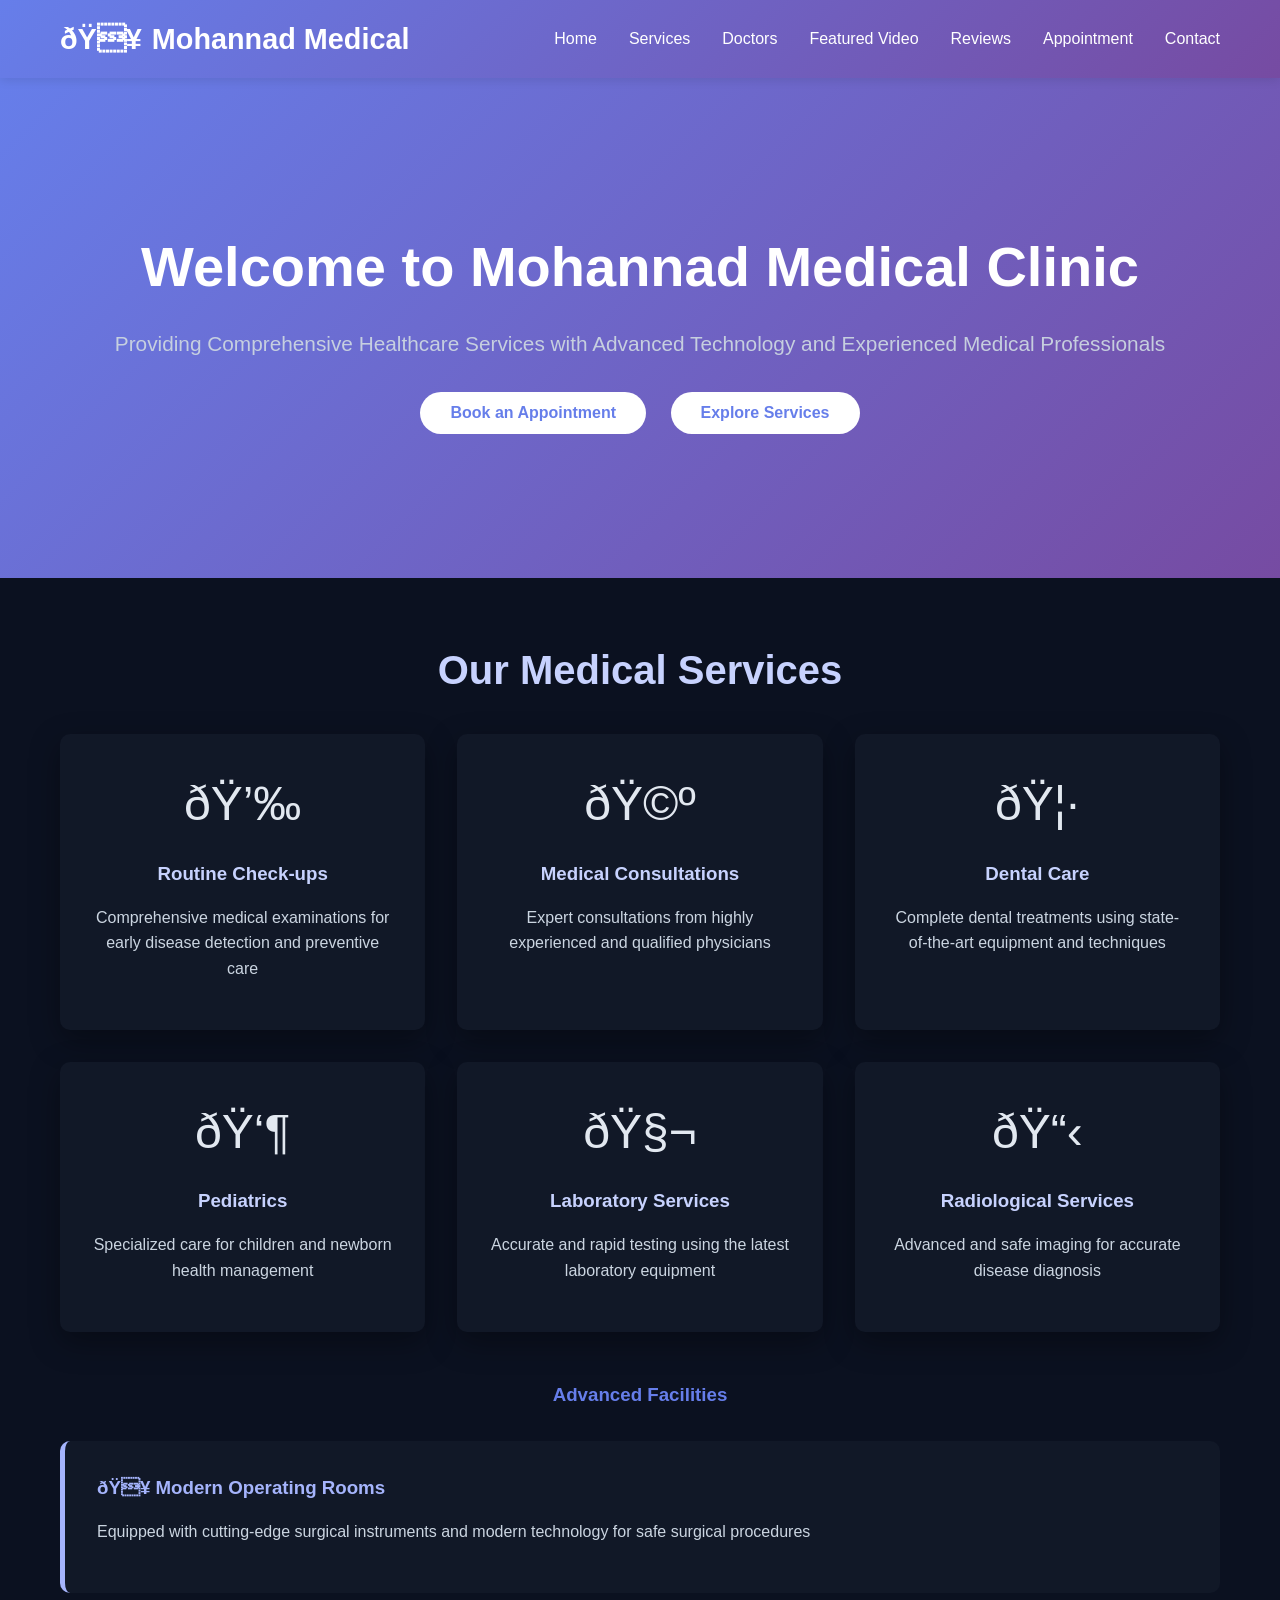
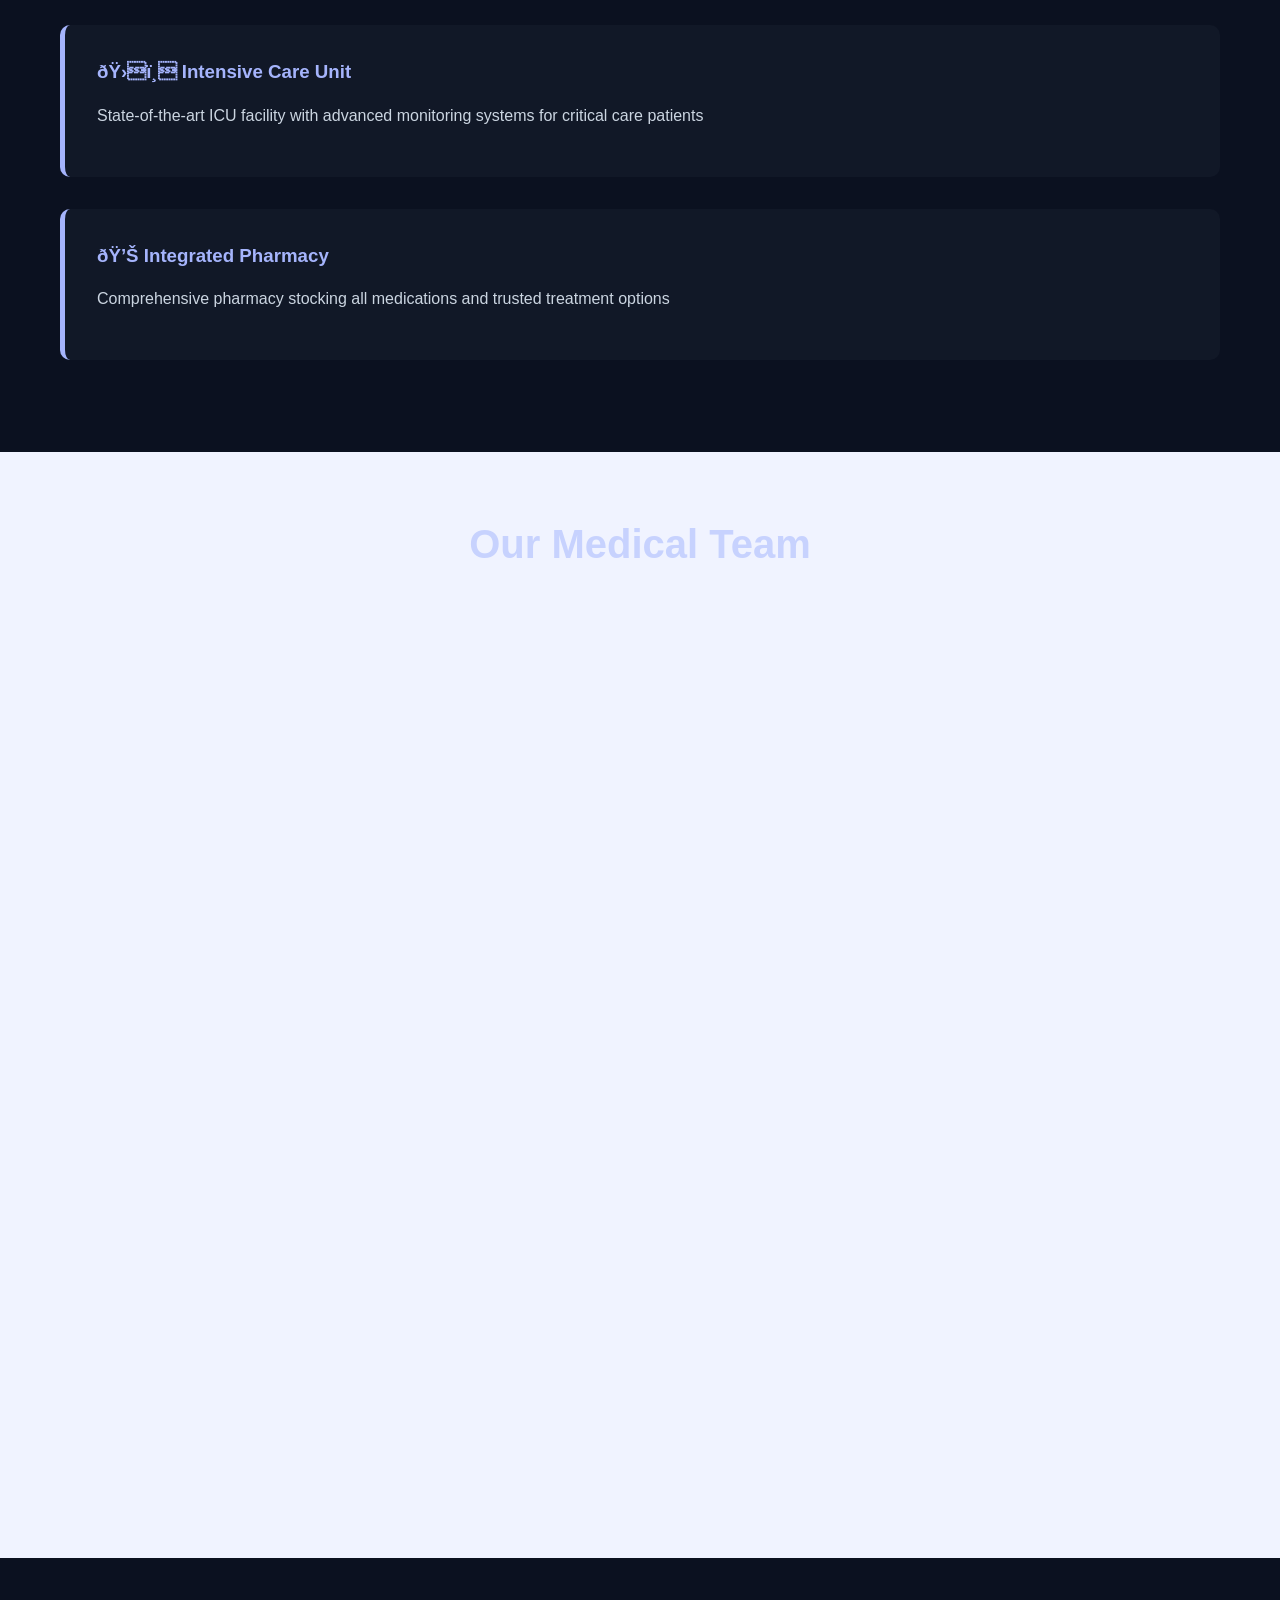
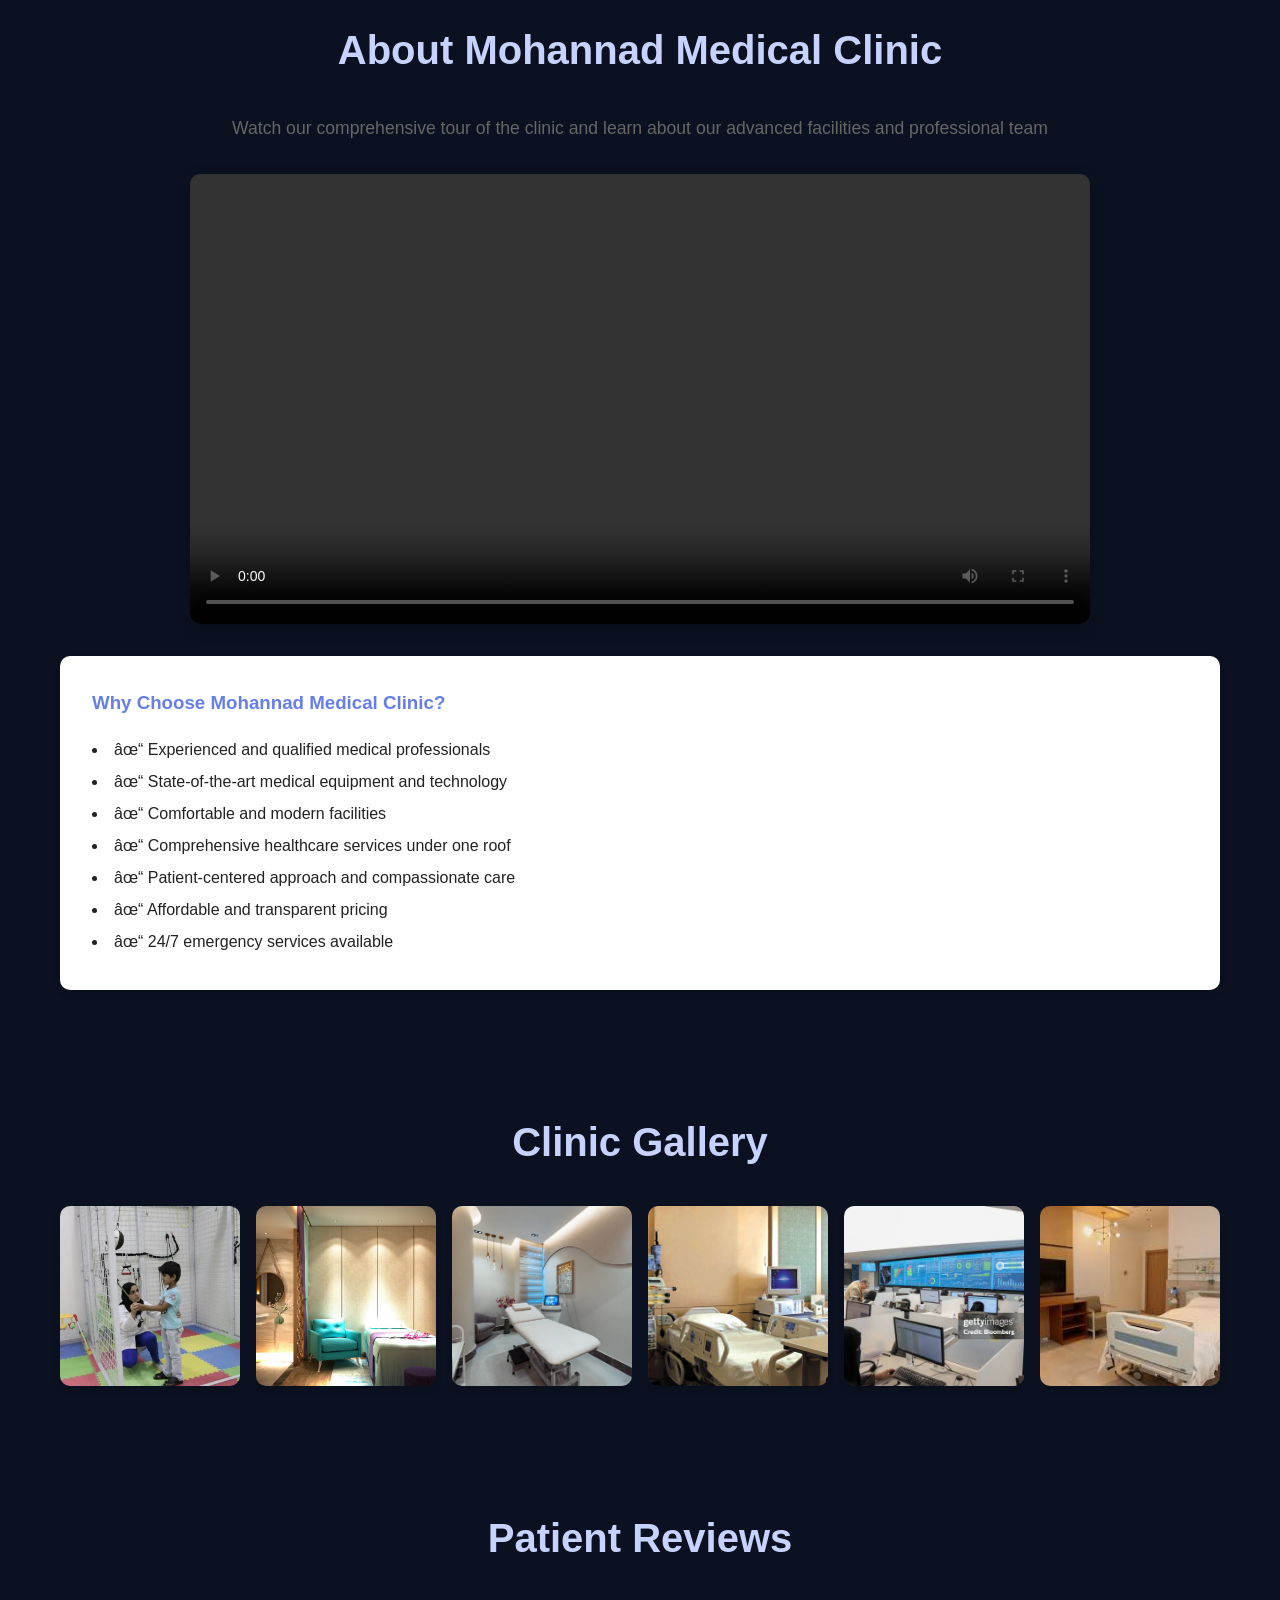
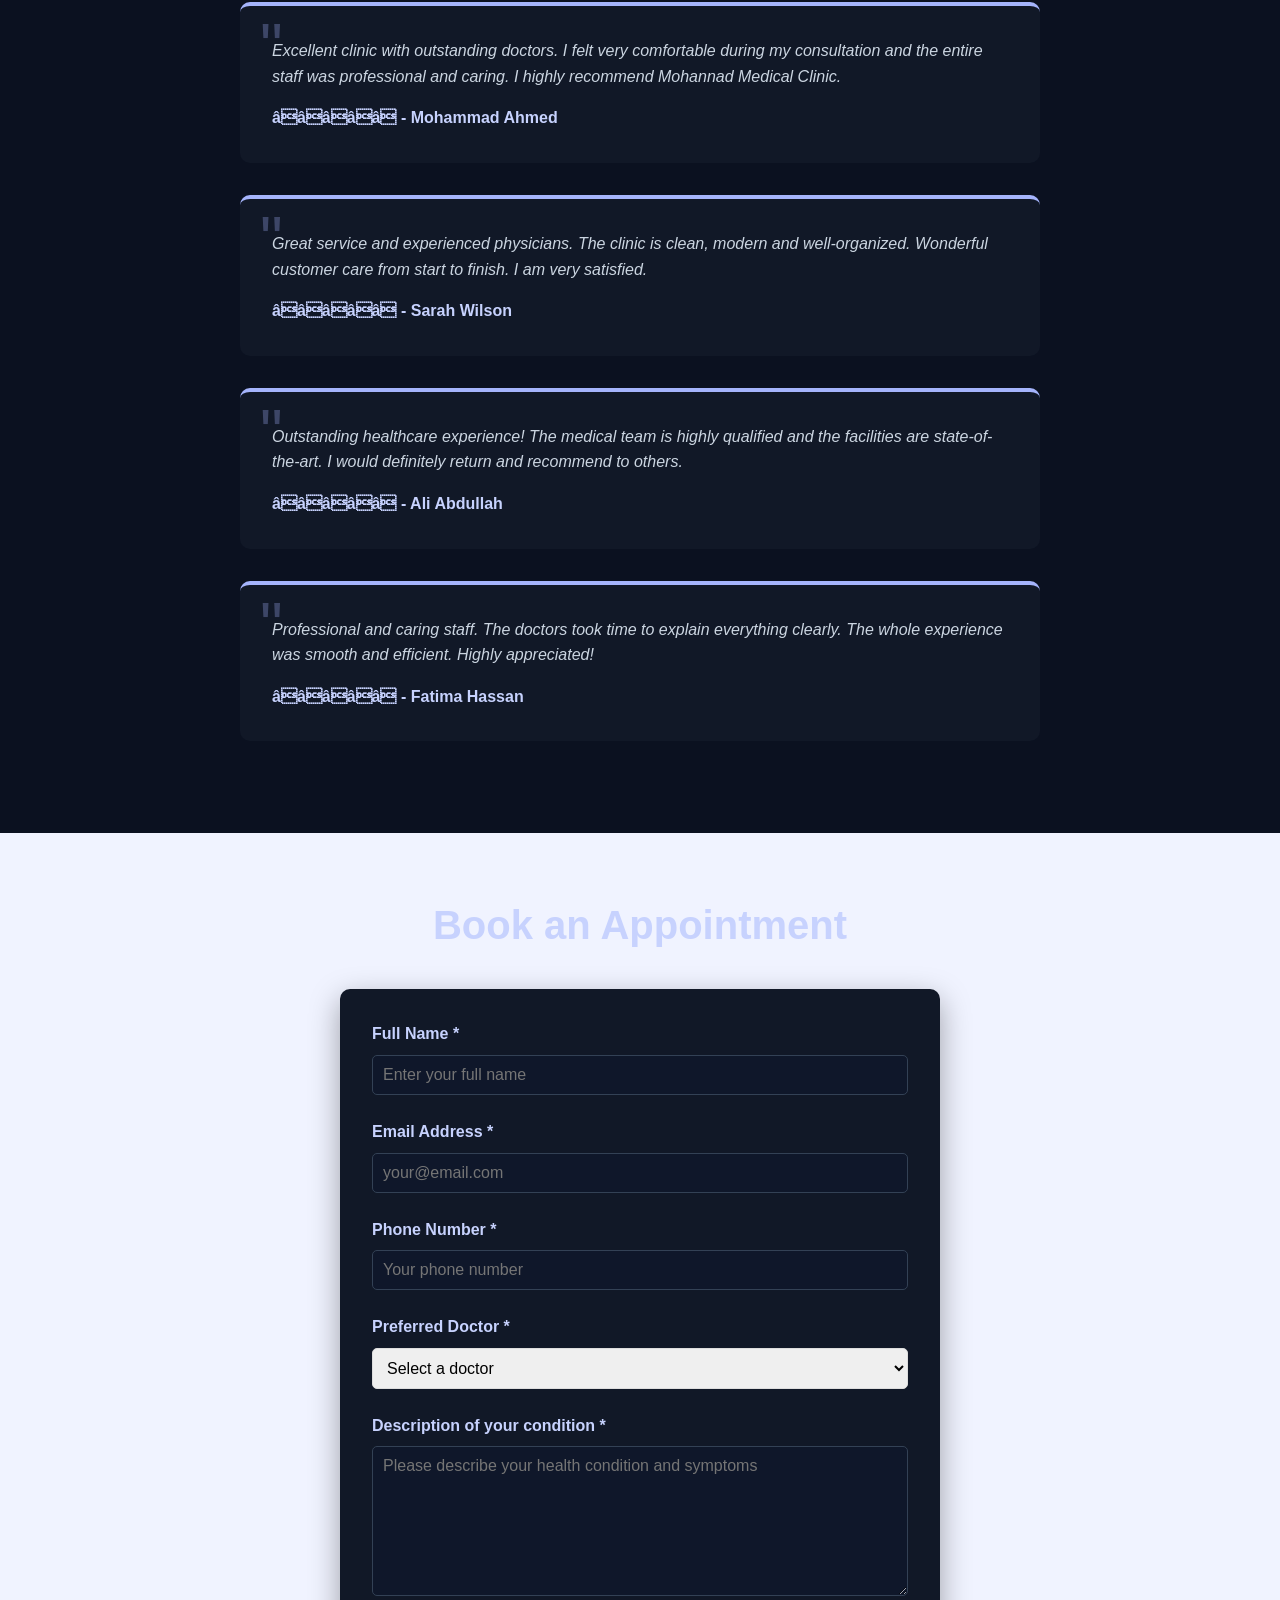
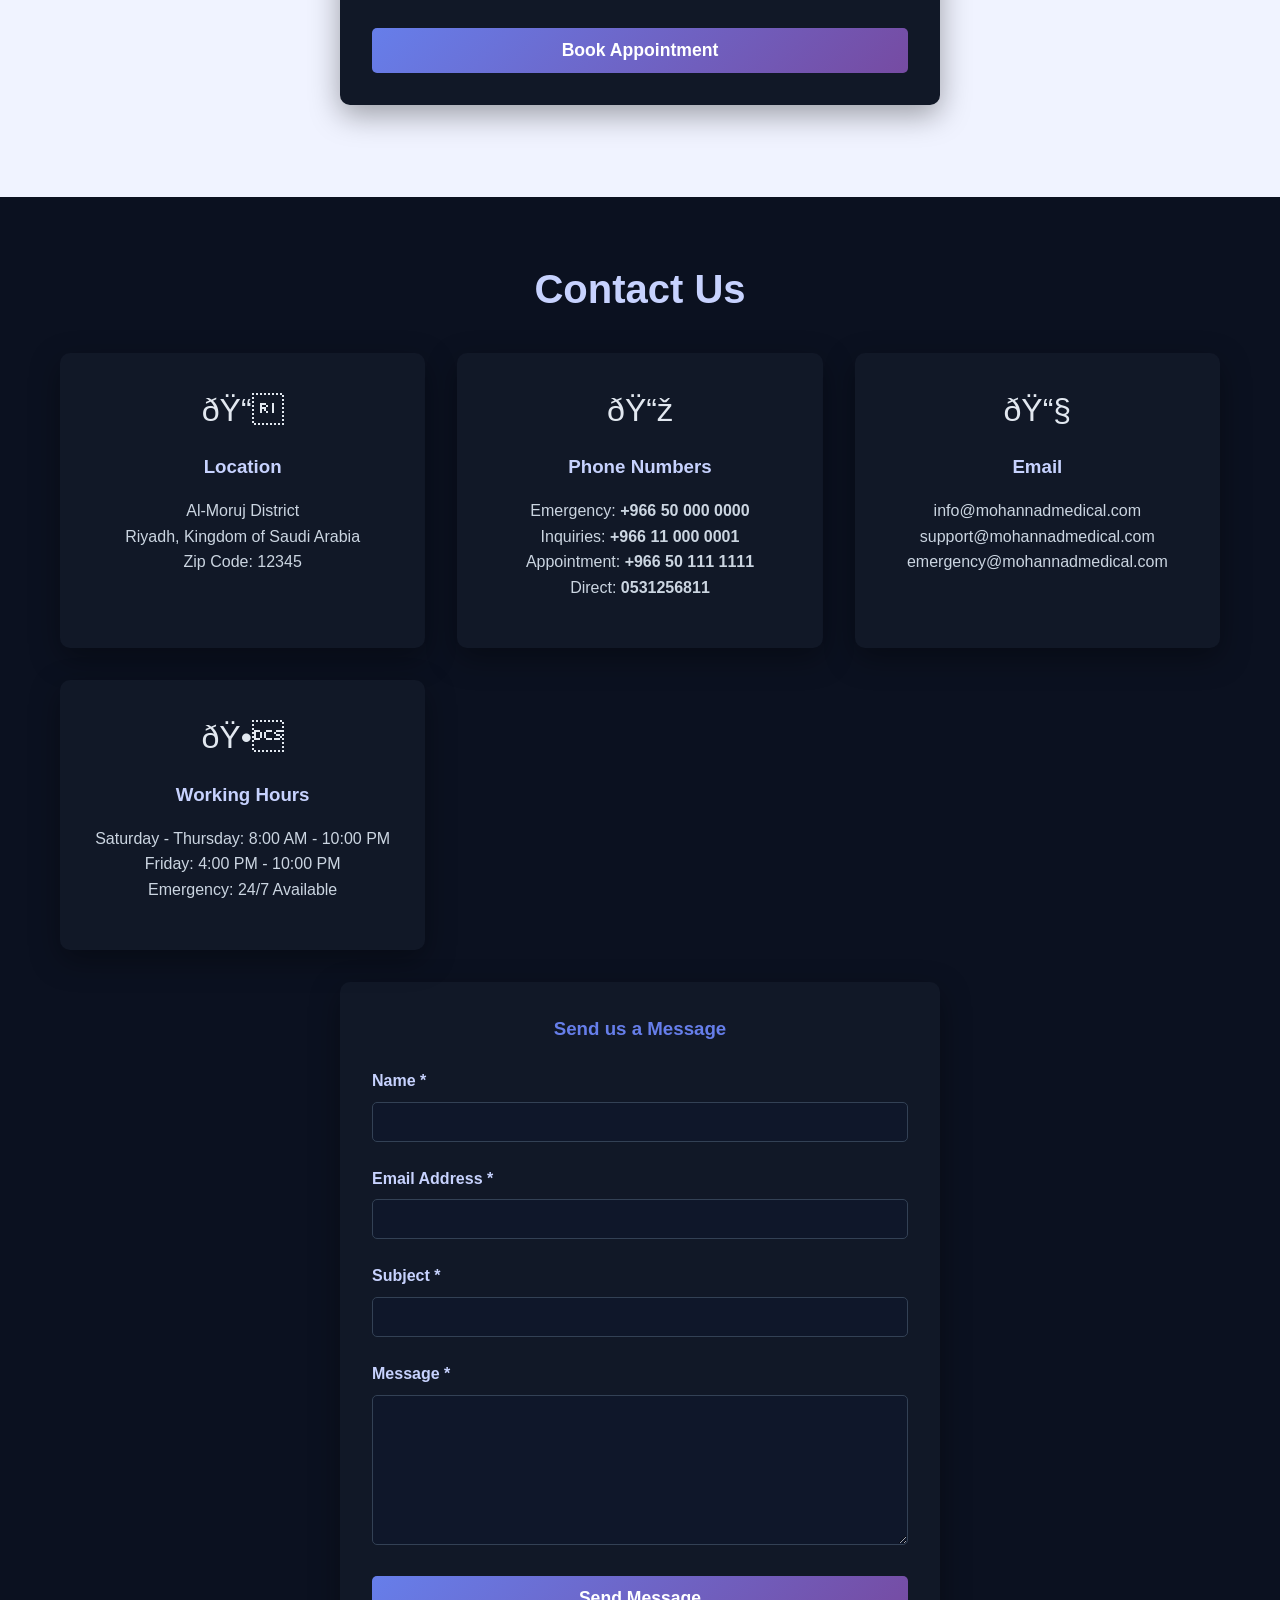
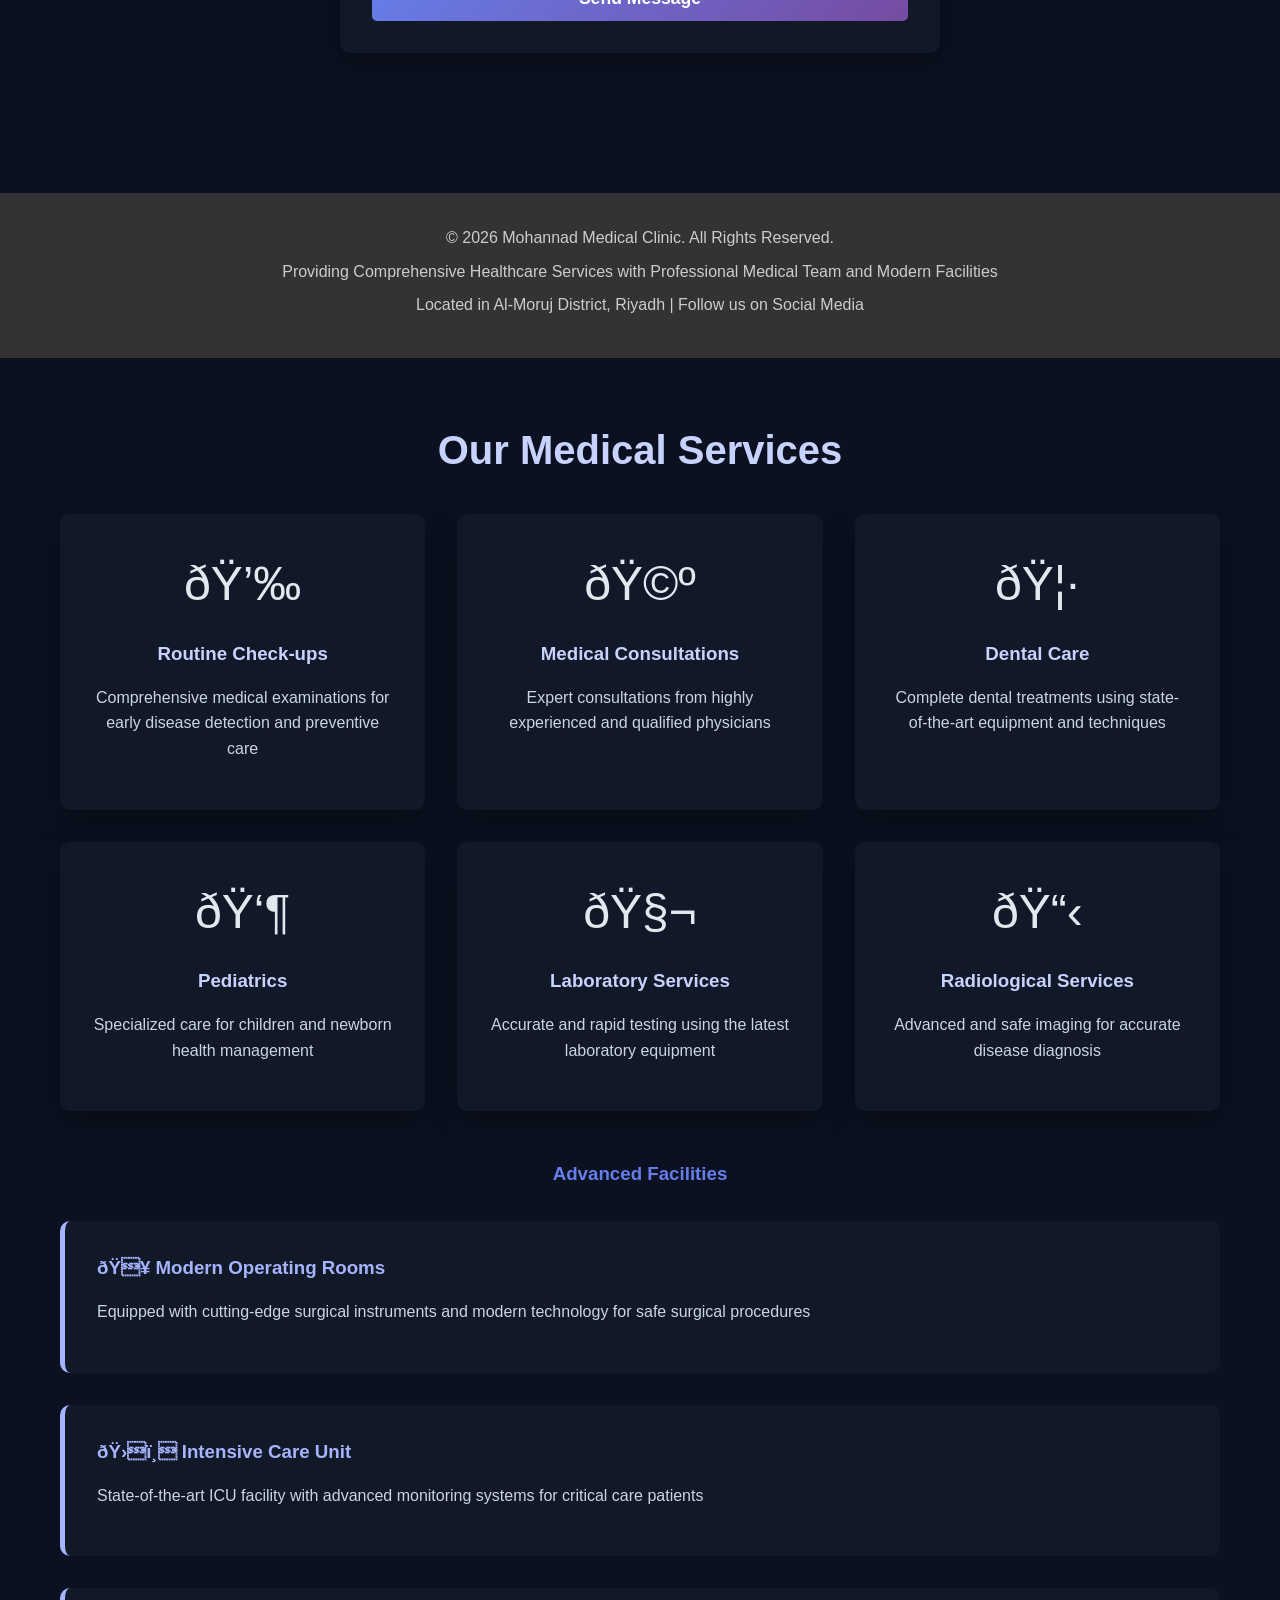
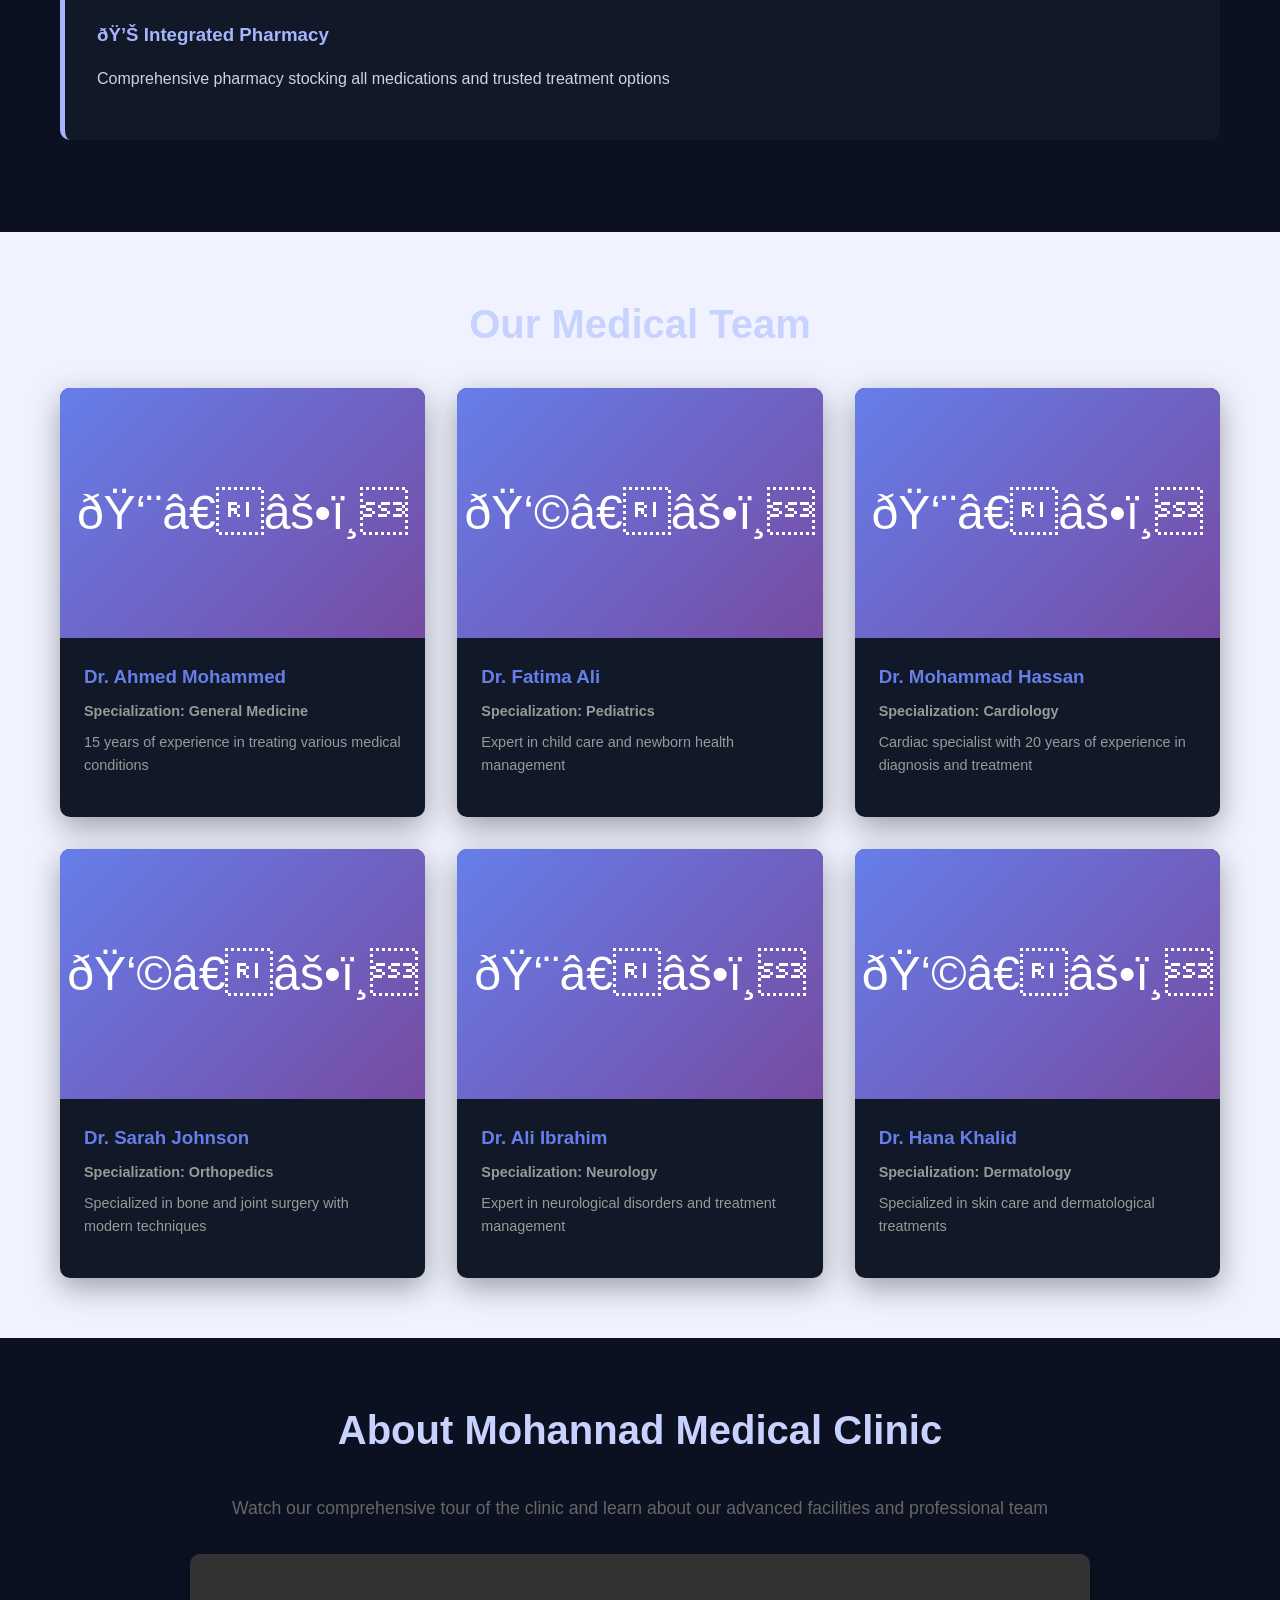
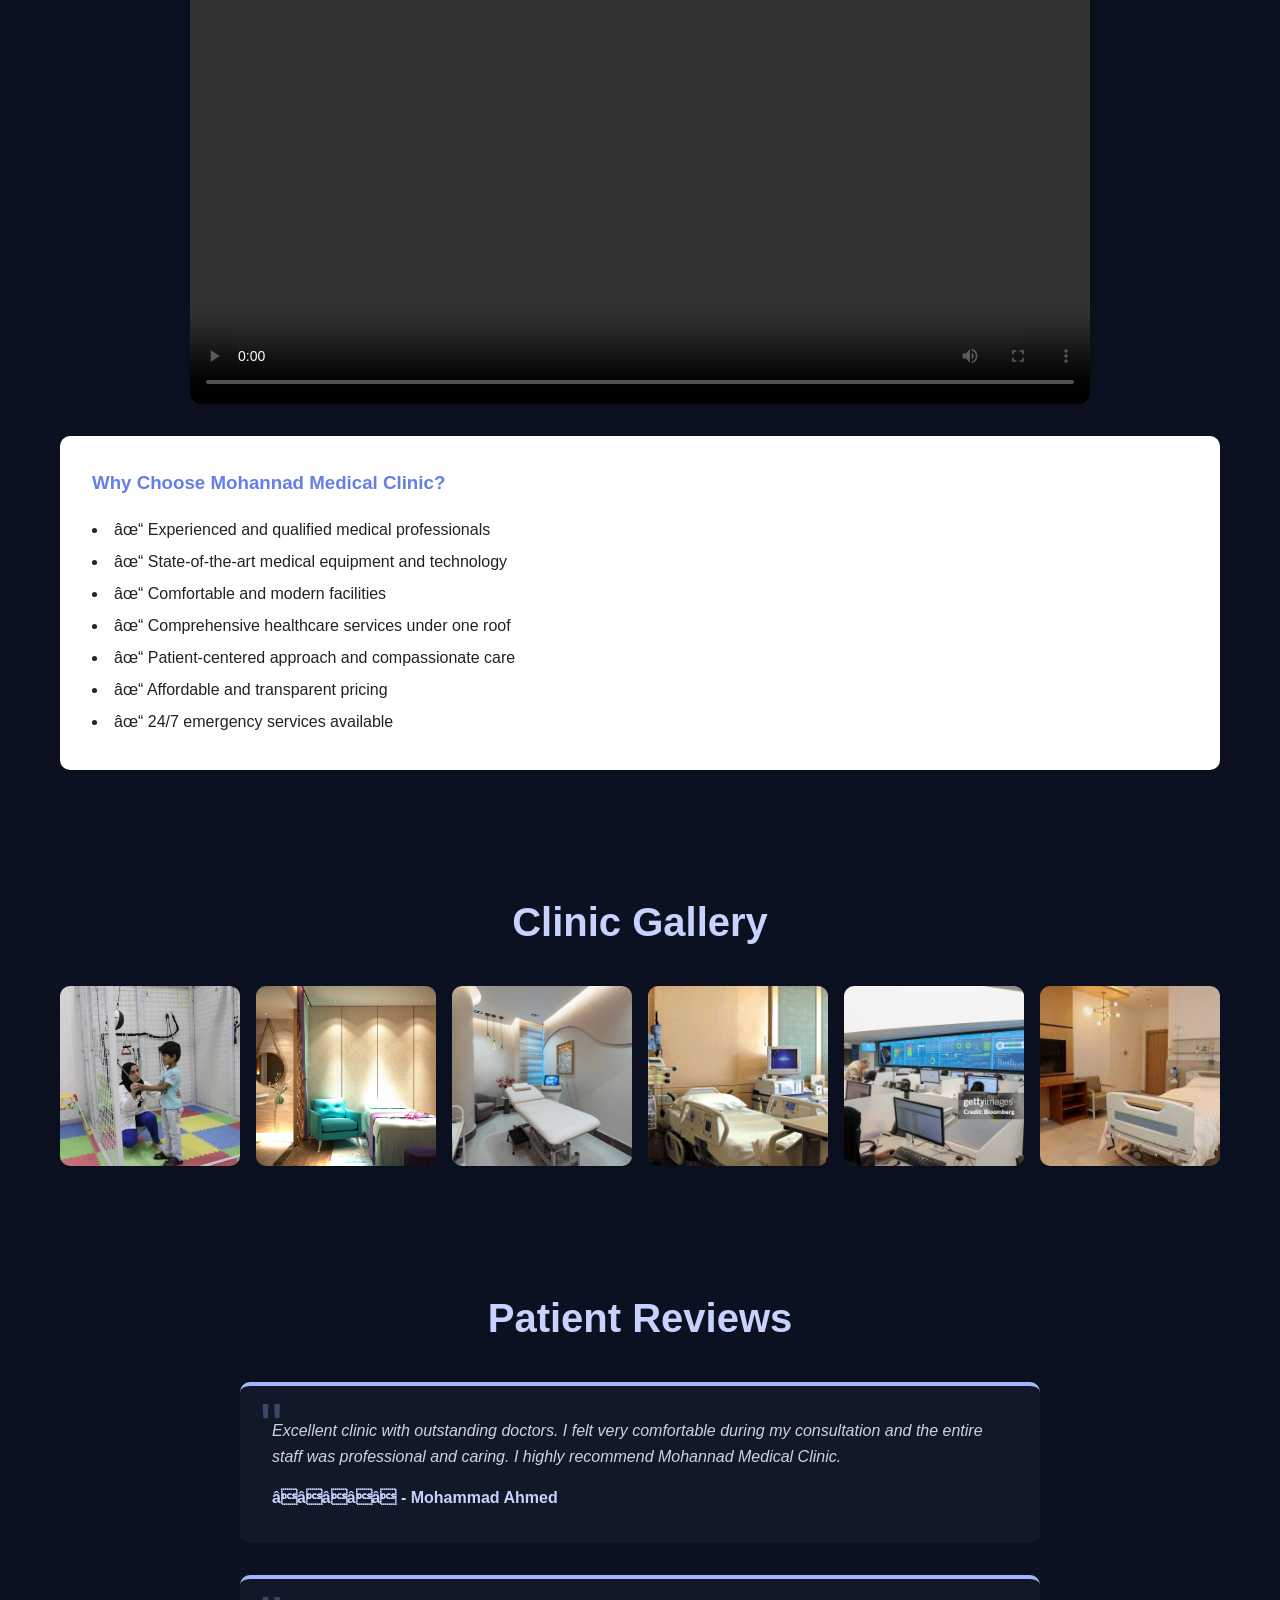
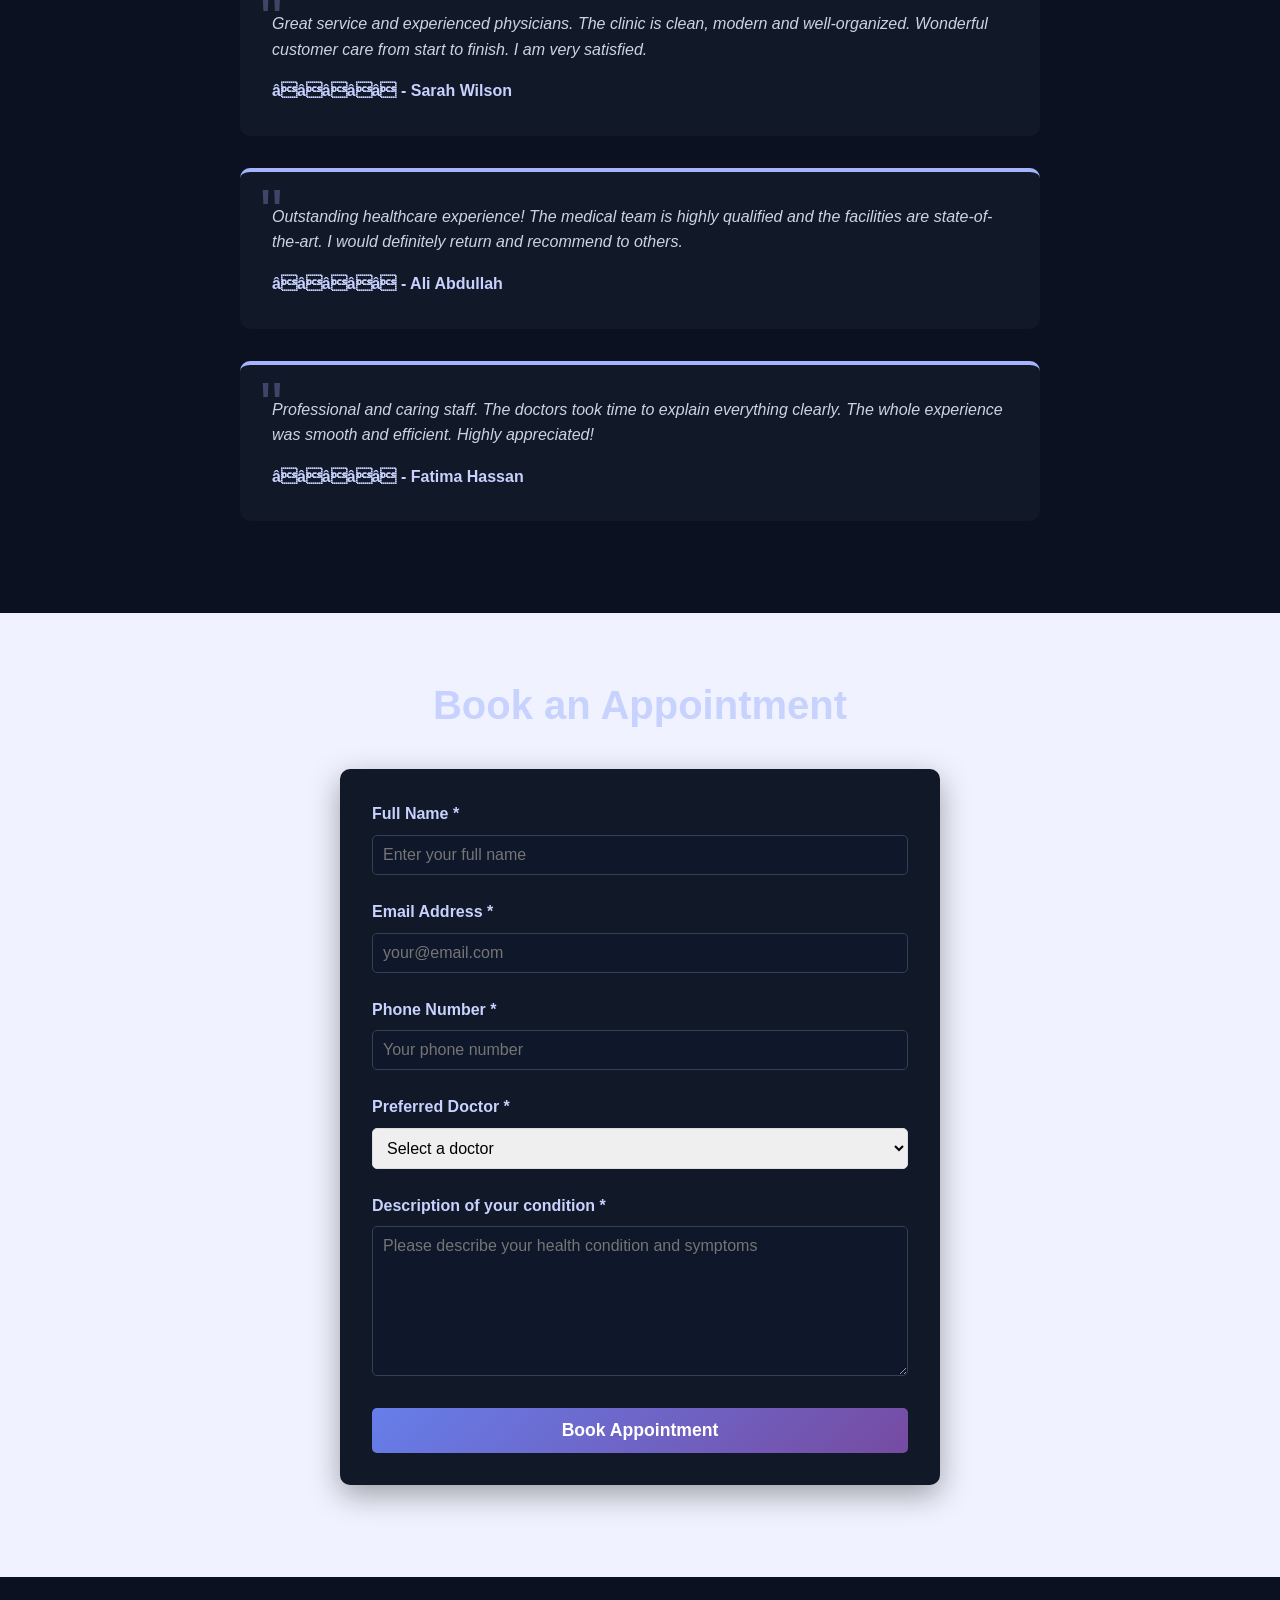
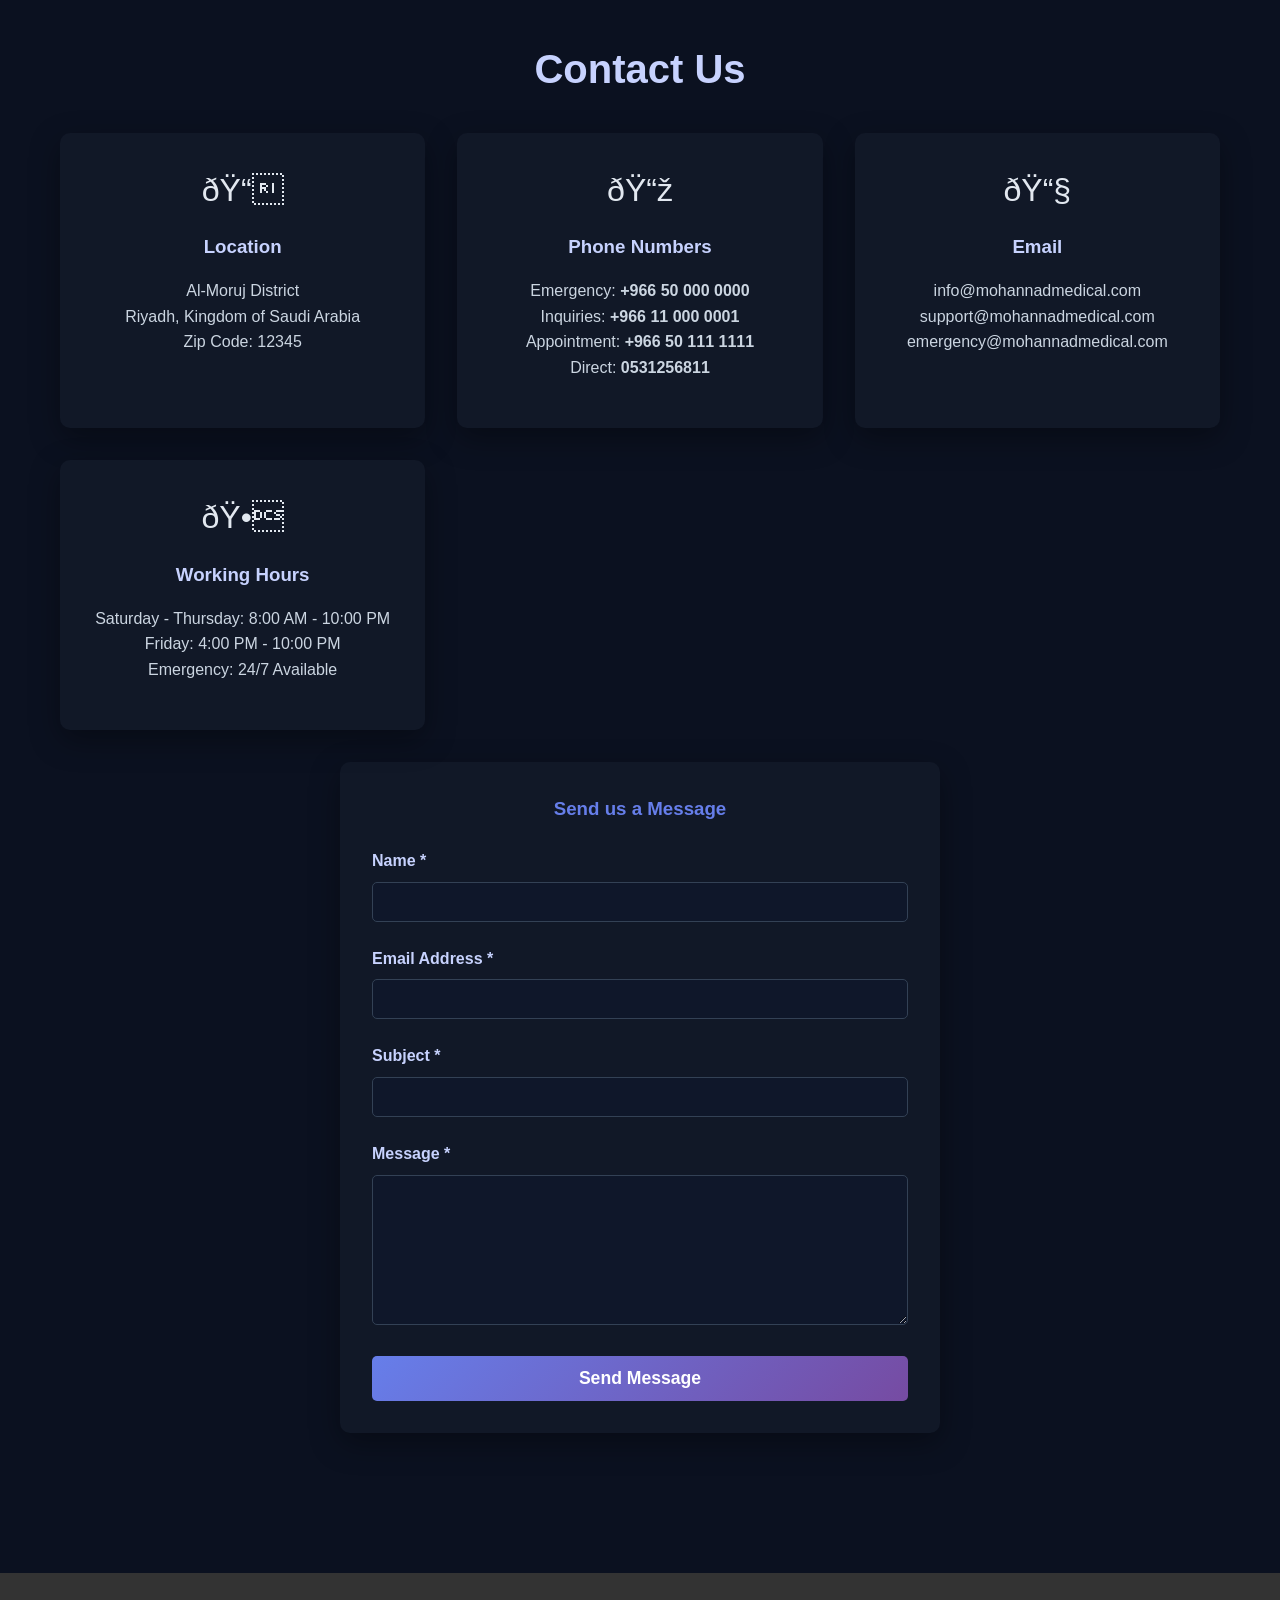
==== medical/index.html @ deb2c0a9 "Add files via upload" ====
﻿<!DOCTYPE html>
<html lang="en">
<head>
    <meta charset="UTF-8">
    <meta name="viewport" content="width=device-width, initial-scale=1.0">
    <title>Mohannad Medical Clinic - Professional Healthcare Services</title>
    <meta name="description" content="Mohannad Medical Clinic provides comprehensive medical services with experienced doctors and modern facilities">
    <link rel="stylesheet" href="css/style.css">
</head>
<body>
    <!-- Navigation -->
    <header>
        <nav>
            <div class="logo">
                <span>ðŸ¥</span>
                <span>Mohannad Medical</span>
            </div>
            <ul class="nav-links">
                <li><a href="#home">Home</a></li>
                <li><a href="#services">Services</a></li>
                <li><a href="#doctors">Doctors</a></li>
                <li><a href="#video">Featured Video</a></li>
                <li><a href="#testimonials">Reviews</a></li>
                <li><a href="#appointment">Appointment</a></li>
                <li><a href="#contact">Contact</a></li>
            </ul>
        </nav>
    </header>

    <!-- Hero Section -->
    <section id="home" class="hero">
        <div class="hero-content">
            <h1>Welcome to Mohannad Medical Clinic</h1>
            <p>Providing Comprehensive Healthcare Services with Advanced Technology and Experienced Medical Professionals</p>
            <button class="cta-button" onclick="document.getElementById('appointment').scrollIntoView({behavior: 'smooth'})">
                Book an Appointment
            </button>
            <button class="cta-button" onclick="document.getElementById('services').scrollIntoView({behavior: 'smooth'})">
                Explore Services
            </button>
        </div>
    </section>

    <!-- Services Section -->
    <section id="services">
        <div class="container">
            <h2>Our Medical Services</h2>
            
            <div class="card-grid">
                <div class="card">
                    <div style="font-size: 3rem; margin-bottom: 1rem;">ðŸ’‰</div>
                    <h3>Routine Check-ups</h3>
                    <p>Comprehensive medical examinations for early disease detection and preventive care</p>
                </div>
                
                <div class="card">
                    <div style="font-size: 3rem; margin-bottom: 1rem;">ðŸ©º</div>
                    <h3>Medical Consultations</h3>
                    <p>Expert consultations from highly experienced and qualified physicians</p>
                </div>
                
                <div class="card">
                    <div style="font-size: 3rem; margin-bottom: 1rem;">ðŸ¦·</div>
                    <h3>Dental Care</h3>
                    <p>Complete dental treatments using state-of-the-art equipment and techniques</p>
                </div>
                
                <div class="card">
                    <div style="font-size: 3rem; margin-bottom: 1rem;">ðŸ‘¶</div>
                    <h3>Pediatrics</h3>
                    <p>Specialized care for children and newborn health management</p>
                </div>
                
                <div class="card">
                    <div style="font-size: 3rem; margin-bottom: 1rem;">ðŸ§¬</div>
                    <h3>Laboratory Services</h3>
                    <p>Accurate and rapid testing using the latest laboratory equipment</p>
                </div>
                
                <div class="card">
                    <div style="font-size: 3rem; margin-bottom: 1rem;">ðŸ“‹</div>
                    <h3>Radiological Services</h3>
                    <p>Advanced and safe imaging for accurate disease diagnosis</p>
                </div>
            </div>

            <div style="margin-top: 3rem;">
                <h3 style="text-align: center; color: #667eea; margin-bottom: 2rem;">Advanced Facilities</h3>
                
                <div class="service-item">
                    <h3>ðŸ¥ Modern Operating Rooms</h3>
                    <p>Equipped with cutting-edge surgical instruments and modern technology for safe surgical procedures</p>
                </div>
                
                <div class="service-item">
                    <h3>ðŸ›ï¸ Intensive Care Unit</h3>
                    <p>State-of-the-art ICU facility with advanced monitoring systems for critical care patients</p>
                </div>
                
                <div class="service-item">
                    <h3>ðŸ’Š Integrated Pharmacy</h3>
                    <p>Comprehensive pharmacy stocking all medications and trusted treatment options</p>
                </div>
            </div>
        </div>
    </section>

    <!-- Doctors Section -->
    <section id="doctors" style="background-color: #f0f3ff;">
        <div class="container">
            <h2>Our Medical Team</h2>
            
            <div class="card-grid">
                <div class="doctor-card">
                    <div class="doctor-image">ðŸ‘¨â€âš•ï¸</div>
                    <div class="doctor-info">
                        <h3>Dr. Ahmed Mohammed</h3>
                        <p class="specialization">Specialization: General Medicine</p>
                        <p>15 years of experience in treating various medical conditions</p>
                    </div>
                </div>
                
                <div class="doctor-card">
                    <div class="doctor-image">ðŸ‘©â€âš•ï¸</div>
                    <div class="doctor-info">
                        <h3>Dr. Fatima Ali</h3>
                        <p class="specialization">Specialization: Pediatrics</p>
                        <p>Expert in child care and newborn health management</p>
                    </div>
                </div>
                
                <div class="doctor-card">
                    <div class="doctor-image">ðŸ‘¨â€âš•ï¸</div>
                    <div class="doctor-info">
                        <h3>Dr. Mohammad Hassan</h3>
                        <p class="specialization">Specialization: Cardiology</p>
                        <p>Cardiac specialist with 20 years of experience in diagnosis and treatment</p>
                    </div>
                </div>

                <div class="doctor-card">
                    <div class="doctor-image">ðŸ‘©â€âš•ï¸</div>
                    <div class="doctor-info">
                        <h3>Dr. Sarah Johnson</h3>
                        <p class="specialization">Specialization: Orthopedics</p>
                        <p>Specialized in bone and joint surgery with modern techniques</p>
                    </div>
                </div>

                <div class="doctor-card">
                    <div class="doctor-image">ðŸ‘¨â€âš•ï¸</div>
                    <div class="doctor-info">
                        <h3>Dr. Ali Ibrahim</h3>
                        <p class="specialization">Specialization: Neurology</p>
                        <p>Expert in neurological disorders and treatment management</p>
                    </div>
                </div>

                <div class="doctor-card">
                    <div class="doctor-image">ðŸ‘©â€âš•ï¸</div>
                    <div class="doctor-info">
                        <h3>Dr. Hana Khalid</h3>
                        <p class="specialization">Specialization: Dermatology</p>
                        <p>Specialized in skin care and dermatological treatments</p>
                    </div>
                </div>
            </div>
        </div>
    </section>

    <!-- Video Section -->
    <section id="video">
        <div class="container">
            <h2>About Mohannad Medical Clinic</h2>
            <p style="text-align: center; margin-bottom: 2rem; font-size: 1.1rem; color: #666;">
                Watch our comprehensive tour of the clinic and learn about our advanced facilities and professional team
            </p>
            
            <div style="max-width: 900px; margin: 0 auto; border-radius: 10px; overflow: hidden; box-shadow: 0 4px 15px rgba(0, 0, 0, 0.2);">
                <video width="100%" height="auto" controls style="display: block;">
                    <source src="assets/videos/clinic_tour.mp4" type="video/mp4">
                    Your browser does not support the video tag.
                </video>
            </div>

            <div style="background: white; padding: 2rem; border-radius: 10px; margin-top: 2rem; box-shadow: 0 4px 6px rgba(0, 0, 0, 0.1);">
                <h3 style="color: #667eea; margin-bottom: 1rem;">Why Choose Mohannad Medical Clinic?</h3>
                <ul style="list-style-position: inside; line-height: 2; color: #222;">
                    <li>âœ“ Experienced and qualified medical professionals</li>
                    <li>âœ“ State-of-the-art medical equipment and technology</li>
                    <li>âœ“ Comfortable and modern facilities</li>
                    <li>âœ“ Comprehensive healthcare services under one roof</li>
                    <li>âœ“ Patient-centered approach and compassionate care</li>
                    <li>âœ“ Affordable and transparent pricing</li>
                    <li>âœ“ 24/7 emergency services available</li>
                </ul>
            </div>
        </div>
    </section>

    <!-- Media Gallery Section -->
    <section id="gallery">
        <div class="container">
            <h2>Clinic Gallery</h2>
            
            <div class="gallery">
                <div class="gallery-item">
                    <img src="clinic-5.webp" alt="Clinic Image 1">
                </div>
                
                <div class="gallery-item">
                    <img src="therapy-center-34.avif" alt="Clinic Image 2">
                </div>
                
                <div class="gallery-item">
                    <img src="photo-1.webp" alt="Clinic Image 3">
                </div>

                <div class="gallery-item">
                    <img src="Kingdom-Hospital_007-1920x740.jpg" alt="Clinic Image 4">
                </div>

                <div class="gallery-item">
                    <img src="gettyimages-1245576612-612x612.jpg" alt="Clinic Image 5">
                </div>

                <div class="gallery-item">
                    <img src="images.jpg" alt="Clinic Image 6">
                </div>
            </div>
        </div>
    </section>

    <!-- Testimonials Section -->
    <section id="testimonials">
        <div class="container">
            <h2>Patient Reviews</h2>
            
            <div style="max-width: 800px; margin: 0 auto;">
                <div class="testimonial">
                    <p>Excellent clinic with outstanding doctors. I felt very comfortable during my consultation and the entire staff was professional and caring. I highly recommend Mohannad Medical Clinic.</p>
                    <div class="testimonial-author">â­â­â­â­â­ - Mohammad Ahmed</div>
                </div>
                
                <div class="testimonial">
                    <p>Great service and experienced physicians. The clinic is clean, modern and well-organized. Wonderful customer care from start to finish. I am very satisfied.</p>
                    <div class="testimonial-author">â­â­â­â­â­ - Sarah Wilson</div>
                </div>
                
                <div class="testimonial">
                    <p>Outstanding healthcare experience! The medical team is highly qualified and the facilities are state-of-the-art. I would definitely return and recommend to others.</p>
                    <div class="testimonial-author">â­â­â­â­â­ - Ali Abdullah</div>
                </div>

                <div class="testimonial">
                    <p>Professional and caring staff. The doctors took time to explain everything clearly. The whole experience was smooth and efficient. Highly appreciated!</p>
                    <div class="testimonial-author">â­â­â­â­â­ - Fatima Hassan</div>
                </div>
            </div>
        </div>
    </section>

    <!-- Appointment Booking Section -->
    <section id="appointment" style="background-color: #f0f3ff;">
        <div class="container">
            <h2>Book an Appointment</h2>
            
            <form class="contact-form" id="appointmentForm">
                <div class="form-group">
                    <label for="name">Full Name *</label>
                    <input type="text" id="name" name="name" required placeholder="Enter your full name">
                </div>
                
                <div class="form-group">
                    <label for="email">Email Address *</label>
                    <input type="email" id="email" name="email" required placeholder="your@email.com">
                </div>
                
                <div class="form-group">
                    <label for="phone">Phone Number *</label>
                    <input type="tel" id="phone" name="phone" required placeholder="Your phone number">
                </div>

                <div class="form-group">
                    <label for="doctor">Preferred Doctor *</label>
                    <select id="doctor" name="doctor" required style="width: 100%; padding: 10px; border: 1px solid #ddd; border-radius: 5px; font-size: 1rem;">
                        <option value="">Select a doctor</option>
                        <option value="Dr. Ahmed Mohammed">Dr. Ahmed Mohammed - General Medicine</option>
                        <option value="Dr. Fatima Ali">Dr. Fatima Ali - Pediatrics</option>
                        <option value="Dr. Mohammad Hassan">Dr. Mohammad Hassan - Cardiology</option>
                        <option value="Dr. Sarah Johnson">Dr. Sarah Johnson - Orthopedics</option>
                        <option value="Dr. Ali Ibrahim">Dr. Ali Ibrahim - Neurology</option>
                        <option value="Dr. Hana Khalid">Dr. Hana Khalid - Dermatology</option>
                    </select>
                </div>
                
                <div class="form-group">
                    <label for="message">Description of your condition *</label>
                    <textarea id="message" name="message" required placeholder="Please describe your health condition and symptoms"></textarea>
                </div>
                
                <button type="submit" class="submit-btn">Book Appointment</button>
            </form>
        </div>
    </section>

    <!-- Contact Section -->
    <section id="contact">
        <div class="container">
            <h2>Contact Us</h2>
            
            <div class="card-grid">
                <div class="card">
                    <div style="font-size: 2rem; margin-bottom: 1rem;">ðŸ“</div>
                    <h3>Location</h3>
                    <p>Al-Moruj District<br>Riyadh, Kingdom of Saudi Arabia<br>Zip Code: 12345</p>
                </div>
                
                <div class="card">
                    <div style="font-size: 2rem; margin-bottom: 1rem;">ðŸ“ž</div>
                    <h3>Phone Numbers</h3>
                    <p>Emergency: <strong>+966 50 000 0000</strong><br>Inquiries: <strong>+966 11 000 0001</strong><br>Appointment: <strong>+966 50 111 1111</strong><br>Direct: <strong>0531256811</strong></p>
                </div>
                
                <div class="card">
                    <div style="font-size: 2rem; margin-bottom: 1rem;">ðŸ“§</div>
                    <h3>Email</h3>
                    <p>info@mohannadmedical.com<br>support@mohannadmedical.com<br>emergency@mohannadmedical.com</p>
                </div>

                <div class="card">
                    <div style="font-size: 2rem; margin-bottom: 1rem;">ðŸ•</div>
                    <h3>Working Hours</h3>
                    <p>Saturday - Thursday: 8:00 AM - 10:00 PM<br>Friday: 4:00 PM - 10:00 PM<br>Emergency: 24/7 Available</p>
                </div>
            </div>

            <form class="contact-form" id="contactForm" style="margin-top: 2rem;">
                <h3 style="color: #667eea; margin-bottom: 1.5rem; text-align: center;">Send us a Message</h3>
                
                <div class="form-group">
                    <label for="contact-name">Name *</label>
                    <input type="text" id="contact-name" name="name" required>
                </div>
                
                <div class="form-group">
                    <label for="contact-email">Email Address *</label>
                    <input type="email" id="contact-email" name="email" required>
                </div>
                
                <div class="form-group">
                    <label for="subject">Subject *</label>
                    <input type="text" id="subject" name="subject" required>
                </div>
                
                <div class="form-group">
                    <label for="contact-message">Message *</label>
                    <textarea id="contact-message" name="message" required></textarea>
                </div>
                
                <button type="submit" class="submit-btn">Send Message</button>
            </form>
        </div>
    </section>

    <!-- Footer -->
    <footer>
        <p>&copy; 2026 Mohannad Medical Clinic. All Rights Reserved.</p>
        <p>Providing Comprehensive Healthcare Services with Professional Medical Team and Modern Facilities</p>
        <p>Located in Al-Moruj District, Riyadh | Follow us on Social Media</p>
    </footer>

    <script src="js/script.js"></script>
</body>
</html>


    <!-- Services Section -->
    <section id="services">
        <div class="container">
            <h2>Our Medical Services</h2>
            
            <div class="card-grid">
                <div class="card">
                    <div style="font-size: 3rem; margin-bottom: 1rem;">ðŸ’‰</div>
                    <h3>Routine Check-ups</h3>
                    <p>Comprehensive medical examinations for early disease detection and preventive care</p>
                </div>
                
                <div class="card">
                    <div style="font-size: 3rem; margin-bottom: 1rem;">ðŸ©º</div>
                    <h3>Medical Consultations</h3>
                    <p>Expert consultations from highly experienced and qualified physicians</p>
                </div>
                
                <div class="card">
                    <div style="font-size: 3rem; margin-bottom: 1rem;">ðŸ¦·</div>
                    <h3>Dental Care</h3>
                    <p>Complete dental treatments using state-of-the-art equipment and techniques</p>
                </div>
                
                <div class="card">
                    <div style="font-size: 3rem; margin-bottom: 1rem;">ðŸ‘¶</div>
                    <h3>Pediatrics</h3>
                    <p>Specialized care for children and newborn health management</p>
                </div>
                
                <div class="card">
                    <div style="font-size: 3rem; margin-bottom: 1rem;">ðŸ§¬</div>
                    <h3>Laboratory Services</h3>
                    <p>Accurate and rapid testing using the latest laboratory equipment</p>
                </div>
                
                <div class="card">
                    <div style="font-size: 3rem; margin-bottom: 1rem;">ðŸ“‹</div>
                    <h3>Radiological Services</h3>
                    <p>Advanced and safe imaging for accurate disease diagnosis</p>
                </div>
            </div>

            <div style="margin-top: 3rem;">
                <h3 style="text-align: center; color: #667eea; margin-bottom: 2rem;">Advanced Facilities</h3>
                
                <div class="service-item">
                    <h3>ðŸ¥ Modern Operating Rooms</h3>
                    <p>Equipped with cutting-edge surgical instruments and modern technology for safe surgical procedures</p>
                </div>
                
                <div class="service-item">
                    <h3>ðŸ›ï¸ Intensive Care Unit</h3>
                    <p>State-of-the-art ICU facility with advanced monitoring systems for critical care patients</p>
                </div>
                
                <div class="service-item">
                    <h3>ðŸ’Š Integrated Pharmacy</h3>
                    <p>Comprehensive pharmacy stocking all medications and trusted treatment options</p>
                </div>
            </div>
        </div>
    </section>

    <!-- Doctors Section -->
    <section id="doctors" style="background-color: #f0f3ff;">
        <div class="container">
            <h2>Our Medical Team</h2>
            
            <div class="card-grid">
                <div class="doctor-card">
                    <div class="doctor-image">ðŸ‘¨â€âš•ï¸</div>
                    <div class="doctor-info">
                        <h3>Dr. Ahmed Mohammed</h3>
                        <p class="specialization">Specialization: General Medicine</p>
                        <p>15 years of experience in treating various medical conditions</p>
                    </div>
                </div>
                
                <div class="doctor-card">
                    <div class="doctor-image">ðŸ‘©â€âš•ï¸</div>
                    <div class="doctor-info">
                        <h3>Dr. Fatima Ali</h3>
                        <p class="specialization">Specialization: Pediatrics</p>
                        <p>Expert in child care and newborn health management</p>
                    </div>
                </div>
                
                <div class="doctor-card">
                    <div class="doctor-image">ðŸ‘¨â€âš•ï¸</div>
                    <div class="doctor-info">
                        <h3>Dr. Mohammad Hassan</h3>
                        <p class="specialization">Specialization: Cardiology</p>
                        <p>Cardiac specialist with 20 years of experience in diagnosis and treatment</p>
                    </div>
                </div>

                <div class="doctor-card">
                    <div class="doctor-image">ðŸ‘©â€âš•ï¸</div>
                    <div class="doctor-info">
                        <h3>Dr. Sarah Johnson</h3>
                        <p class="specialization">Specialization: Orthopedics</p>
                        <p>Specialized in bone and joint surgery with modern techniques</p>
                    </div>
                </div>

                <div class="doctor-card">
                    <div class="doctor-image">ðŸ‘¨â€âš•ï¸</div>
                    <div class="doctor-info">
                        <h3>Dr. Ali Ibrahim</h3>
                        <p class="specialization">Specialization: Neurology</p>
                        <p>Expert in neurological disorders and treatment management</p>
                    </div>
                </div>

                <div class="doctor-card">
                    <div class="doctor-image">ðŸ‘©â€âš•ï¸</div>
                    <div class="doctor-info">
                        <h3>Dr. Hana Khalid</h3>
                        <p class="specialization">Specialization: Dermatology</p>
                        <p>Specialized in skin care and dermatological treatments</p>
                    </div>
                </div>
            </div>
        </div>
    </section>

    <!-- Video Section -->
    <section id="video">
        <div class="container">
            <h2>About Mohannad Medical Clinic</h2>
            <p style="text-align: center; margin-bottom: 2rem; font-size: 1.1rem; color: #666;">
                Watch our comprehensive tour of the clinic and learn about our advanced facilities and professional team
            </p>
            
            <div style="max-width: 900px; margin: 0 auto; border-radius: 10px; overflow: hidden; box-shadow: 0 4px 15px rgba(0, 0, 0, 0.2);">
                <video width="100%" height="auto" controls style="display: block;">
                    <source src="assets/videos/clinic_tour.mp4" type="video/mp4">
                    Your browser does not support the video tag.
                </video>
            </div>

            <div style="background: white; padding: 2rem; border-radius: 10px; margin-top: 2rem; box-shadow: 0 4px 6px rgba(0, 0, 0, 0.1);">
                <h3 style="color: #667eea; margin-bottom: 1rem;">Why Choose Mohannad Medical Clinic?</h3>
                <ul style="list-style-position: inside; line-height: 2; color: #222;">
                    <li>âœ“ Experienced and qualified medical professionals</li>
                    <li>âœ“ State-of-the-art medical equipment and technology</li>
                    <li>âœ“ Comfortable and modern facilities</li>
                    <li>âœ“ Comprehensive healthcare services under one roof</li>
                    <li>âœ“ Patient-centered approach and compassionate care</li>
                    <li>âœ“ Affordable and transparent pricing</li>
                    <li>âœ“ 24/7 emergency services available</li>
                </ul>
            </div>
        </div>
    </section>

    <!-- Media Gallery Section -->
    <section id="gallery">
        <div class="container">
            <h2>Clinic Gallery</h2>
            
            <div class="gallery">
                <div class="gallery-item">
                    <img src="clinic-5.webp" alt="Clinic Image 1">
                </div>
                
                <div class="gallery-item">
                    <img src="therapy-center-34.avif" alt="Clinic Image 2">
                </div>
                
                <div class="gallery-item">
                    <img src="photo-1.webp" alt="Clinic Image 3">
                </div>

                <div class="gallery-item">
                    <img src="Kingdom-Hospital_007-1920x740.jpg" alt="Clinic Image 4">
                </div>

                <div class="gallery-item">
                    <img src="gettyimages-1245576612-612x612.jpg" alt="Clinic Image 5">
                </div>

                <div class="gallery-item">
                    <img src="images.jpg" alt="Clinic Image 6">
                </div>
            </div>
        </div>
    </section>

    <!-- Testimonials Section -->
    <section id="testimonials">
        <div class="container">
            <h2>Patient Reviews</h2>
            
            <div style="max-width: 800px; margin: 0 auto;">
                <div class="testimonial">
                    <p>Excellent clinic with outstanding doctors. I felt very comfortable during my consultation and the entire staff was professional and caring. I highly recommend Mohannad Medical Clinic.</p>
                    <div class="testimonial-author">â­â­â­â­â­ - Mohammad Ahmed</div>
                </div>
                
                <div class="testimonial">
                    <p>Great service and experienced physicians. The clinic is clean, modern and well-organized. Wonderful customer care from start to finish. I am very satisfied.</p>
                    <div class="testimonial-author">â­â­â­â­â­ - Sarah Wilson</div>
                </div>
                
                <div class="testimonial">
                    <p>Outstanding healthcare experience! The medical team is highly qualified and the facilities are state-of-the-art. I would definitely return and recommend to others.</p>
                    <div class="testimonial-author">â­â­â­â­â­ - Ali Abdullah</div>
                </div>

                <div class="testimonial">
                    <p>Professional and caring staff. The doctors took time to explain everything clearly. The whole experience was smooth and efficient. Highly appreciated!</p>
                    <div class="testimonial-author">â­â­â­â­â­ - Fatima Hassan</div>
                </div>
            </div>
        </div>
    </section>

    <!-- Appointment Booking Section -->
    <section id="appointment" style="background-color: #f0f3ff;">
        <div class="container">
            <h2>Book an Appointment</h2>
            
            <form class="contact-form" id="appointmentForm">
                <div class="form-group">
                    <label for="name">Full Name *</label>
                    <input type="text" id="name" name="name" required placeholder="Enter your full name">
                </div>
                
                <div class="form-group">
                    <label for="email">Email Address *</label>
                    <input type="email" id="email" name="email" required placeholder="your@email.com">
                </div>
                
                <div class="form-group">
                    <label for="phone">Phone Number *</label>
                    <input type="tel" id="phone" name="phone" required placeholder="Your phone number">
                </div>

                <div class="form-group">
                    <label for="doctor">Preferred Doctor *</label>
                    <select id="doctor" name="doctor" required style="width: 100%; padding: 10px; border: 1px solid #ddd; border-radius: 5px; font-size: 1rem;">
                        <option value="">Select a doctor</option>
                        <option value="Dr. Ahmed Mohammed">Dr. Ahmed Mohammed - General Medicine</option>
                        <option value="Dr. Fatima Ali">Dr. Fatima Ali - Pediatrics</option>
                        <option value="Dr. Mohammad Hassan">Dr. Mohammad Hassan - Cardiology</option>
                        <option value="Dr. Sarah Johnson">Dr. Sarah Johnson - Orthopedics</option>
                        <option value="Dr. Ali Ibrahim">Dr. Ali Ibrahim - Neurology</option>
                        <option value="Dr. Hana Khalid">Dr. Hana Khalid - Dermatology</option>
                    </select>
                </div>
                
                <div class="form-group">
                    <label for="message">Description of your condition *</label>
                    <textarea id="message" name="message" required placeholder="Please describe your health condition and symptoms"></textarea>
                </div>
                
                <button type="submit" class="submit-btn">Book Appointment</button>
            </form>
        </div>
    </section>

    <!-- Contact Section -->
    <section id="contact">
        <div class="container">
            <h2>Contact Us</h2>
            
            <div class="card-grid">
                <div class="card">
                    <div style="font-size: 2rem; margin-bottom: 1rem;">ðŸ“</div>
                    <h3>Location</h3>
                    <p>Al-Moruj District<br>Riyadh, Kingdom of Saudi Arabia<br>Zip Code: 12345</p>
                </div>
                
                <div class="card">
                    <div style="font-size: 2rem; margin-bottom: 1rem;">ðŸ“ž</div>
                    <h3>Phone Numbers</h3>
                    <p>Emergency: <strong>+966 50 000 0000</strong><br>Inquiries: <strong>+966 11 000 0001</strong><br>Appointment: <strong>+966 50 111 1111</strong><br>Direct: <strong>0531256811</strong></p>
                </div>
                
                <div class="card">
                    <div style="font-size: 2rem; margin-bottom: 1rem;">ðŸ“§</div>
                    <h3>Email</h3>
                    <p>info@mohannadmedical.com<br>support@mohannadmedical.com<br>emergency@mohannadmedical.com</p>
                </div>

                <div class="card">
                    <div style="font-size: 2rem; margin-bottom: 1rem;">ðŸ•</div>
                    <h3>Working Hours</h3>
                    <p>Saturday - Thursday: 8:00 AM - 10:00 PM<br>Friday: 4:00 PM - 10:00 PM<br>Emergency: 24/7 Available</p>
                </div>
            </div>

            <form class="contact-form" id="contactForm" style="margin-top: 2rem;">
                <h3 style="color: #667eea; margin-bottom: 1.5rem; text-align: center;">Send us a Message</h3>
                
                <div class="form-group">
                    <label for="contact-name">Name *</label>
                    <input type="text" id="contact-name" name="name" required>
                </div>
                
                <div class="form-group">
                    <label for="contact-email">Email Address *</label>
                    <input type="email" id="contact-email" name="email" required>
                </div>
                
                <div class="form-group">
                    <label for="subject">Subject *</label>
                    <input type="text" id="subject" name="subject" required>
                </div>
                
                <div class="form-group">
                    <label for="contact-message">Message *</label>
                    <textarea id="contact-message" name="message" required></textarea>
                </div>
                
                <button type="submit" class="submit-btn">Send Message</button>
            </form>
        </div>
    </section>

    <!-- Footer -->
    <footer>
        <p>&copy; 2026 Mohannad Medical Clinic. All Rights Reserved.</p>
        <p>Providing Comprehensive Healthcare Services with Professional Medical Team and Modern Facilities</p>
        <p>Located in Al-Moruj District, Riyadh | Follow us on Social Media</p>
    </footer>

    <script src="js/script.js"></script>
</body>
</html>
---- medical/css/style.css ----
/* ===== Global Styles ===== */
* {
    margin: 0;
    padding: 0;
    box-sizing: border-box;
}

body {
    font-family: 'Segoe UI', Tahoma, Geneva, Verdana, sans-serif;
    line-height: 1.6;
    color: #e2e8f0;
    background-color: #0b1120;
}

html {
    scroll-behavior: smooth;
}

/* ===== Header & Navigation ===== */
header {
    background: linear-gradient(135deg, #667eea 0%, #764ba2 100%);
    color: white;
    padding: 1rem 0;
    position: sticky;
    top: 0;
    z-index: 100;
    box-shadow: 0 2px 10px rgba(0, 0, 0, 0.1);
}

nav {
    max-width: 1200px;
    margin: 0 auto;
    display: flex;
    justify-content: space-between;
    align-items: center;
    padding: 0 20px;
}

.logo {
    font-size: 1.8rem;
    font-weight: bold;
    display: flex;
    align-items: center;
    gap: 10px;
}

.nav-links {
    display: flex;
    list-style: none;
    gap: 2rem;
}

.nav-links a {
    color: white;
    text-decoration: none;
    transition: opacity 0.3s ease;
    font-weight: 500;
}

.nav-links a:hover {
    opacity: 0.8;
    text-decoration: underline;
}

/* ===== Hero Section ===== */
.hero {
    background: linear-gradient(135deg, #667eea 0%, #764ba2 100%);
    color: white;
    padding: 80px 20px;
    text-align: center;
    min-height: 500px;
    display: flex;
    align-items: center;
    justify-content: center;
}

.hero-content {
    max-width: 1200px;
}

.hero h1 {
    font-size: 3.5rem;
    margin-bottom: 1rem;
    animation: slideInDown 0.8s ease;
}

.hero p {
    font-size: 1.3rem;
    margin-bottom: 2rem;
    opacity: 0.95;
}

.cta-button {
    display: inline-block;
    background-color: #fff;
    color: #667eea;
    padding: 12px 30px;
    border-radius: 50px;
    text-decoration: none;
    font-weight: bold;
    transition: transform 0.3s, box-shadow 0.3s;
    margin: 0 10px;
    cursor: pointer;
    border: none;
    font-size: 1rem;
}

.cta-button:hover {
    transform: translateY(-3px);
    box-shadow: 0 10px 20px rgba(0, 0, 0, 0.2);
}

/* ===== Main Container ===== */
.container {
    max-width: 1200px;
    margin: 0 auto;
    padding: 0 20px;
}

/* ===== Sections ===== */
section {
    padding: 60px 20px;
}

section h2 {
    font-size: 2.5rem;
    color: #c7d2fe;
    margin-bottom: 2rem;
    text-align: center;
}

section p {
    color: #cbd5e1;
    margin-bottom: 1rem;
}

/* ===== Card Grid ===== */
.card-grid {
    display: grid;
    grid-template-columns: repeat(auto-fit, minmax(300px, 1fr));
    gap: 2rem;
    margin-top: 2rem;
}

.card {
    background: #111827;
    border-radius: 10px;
    padding: 2rem;
    box-shadow: 0 10px 30px rgba(0, 0, 0, 0.35);
    transition: transform 0.3s, box-shadow 0.3s;
    text-align: center;
}

.card:hover {
    transform: translateY(-10px);
    box-shadow: 0 14px 35px rgba(0, 0, 0, 0.45);
}

.card img {
    width: 80px;
    height: 80px;
    margin-bottom: 1rem;
    border-radius: 50%;
}

.card h3 {
    color: #c7d2fe;
    margin-bottom: 1rem;
}

/* ===== Doctor Cards ===== */
.doctor-card {
    background: #111827;
    border-radius: 10px;
    overflow: hidden;
    box-shadow: 0 10px 30px rgba(0, 0, 0, 0.35);
    transition: transform 0.3s;
}

.doctor-card:hover {
    transform: scale(1.05);
}

.doctor-image {
    width: 100%;
    height: 250px;
    background: linear-gradient(135deg, #667eea 0%, #764ba2 100%);
    display: flex;
    align-items: center;
    justify-content: center;
    font-size: 3rem;
    color: white;
}

.doctor-info {
    padding: 1.5rem;
}

.doctor-info h3 {
    color: #667eea;
    margin-bottom: 0.5rem;
}

.doctor-info p {
    color: #999;
    font-size: 0.9rem;
}

.specialization {
    color: #764ba2;
    font-weight: bold;
    margin: 0.5rem 0;
}

/* ===== Services Section ===== */
.services {
    background-color: #0f172a;
}

.service-item {
    background: #111827;
    padding: 2rem;
    border-radius: 10px;
    margin-bottom: 2rem;
    border-left: 5px solid #a5b4fc;
}

.service-item h3 {
    color: #a5b4fc;
    margin-bottom: 1rem;
}

/* ===== Testimonials ===== */
.testimonial {
    background: #111827;
    padding: 2rem;
    border-radius: 10px;
    margin-bottom: 2rem;
    border-top: 4px solid #a5b4fc;
    position: relative;
}

.testimonial::before {
    content: '"';
    font-size: 4rem;
    color: #a5b4fc;
    position: absolute;
    top: -10px;
    left: 20px;
    opacity: 0.3;
}

.testimonial p {
    font-style: italic;
    margin-bottom: 1rem;
    color: #cbd5e1;
}

.testimonial-author {
    font-weight: bold;
    color: #c7d2fe;
}

/* ===== Contact Form ===== */
.contact-form {
    max-width: 600px;
    margin: 2rem auto;
    background: #111827;
    padding: 2rem;
    border-radius: 10px;
    box-shadow: 0 10px 30px rgba(0, 0, 0, 0.35);
}

.form-group {
    margin-bottom: 1.5rem;
}

label {
    display: block;
    margin-bottom: 0.5rem;
    color: #c7d2fe;
    font-weight: bold;
}

input, textarea {
    width: 100%;
    padding: 10px;
    border: 1px solid #334155;
    border-radius: 5px;
    font-size: 1rem;
    font-family: inherit;
    transition: border-color 0.3s;
    background: #0f172a;
    color: #e2e8f0;
}

input:focus, textarea:focus {
    outline: none;
    border-color: #a5b4fc;
    box-shadow: 0 0 8px rgba(165, 180, 252, 0.35);
}

textarea {
    resize: vertical;
    min-height: 150px;
}

.submit-btn {
    width: 100%;
    padding: 12px;
    background: linear-gradient(135deg, #667eea 0%, #764ba2 100%);
    color: white;
    border: none;
    border-radius: 5px;
    font-size: 1.1rem;
    font-weight: bold;
    cursor: pointer;
    transition: opacity 0.3s;
}

.submit-btn:hover {
    opacity: 0.9;
}

/* ===== Footer ===== */
footer {
    background: #333;
    color: white;
    text-align: center;
    padding: 2rem;
    margin-top: 3rem;
}

footer p {
    color: #ccc;
    margin-bottom: 0.5rem;
}

/* ===== Media Gallery ===== */
.gallery {
    display: grid;
    grid-template-columns: repeat(auto-fit, minmax(170px, 1fr));
    gap: 1rem;
    margin-top: 2rem;
}

.gallery-item {
    position: relative;
    border-radius: 10px;
    overflow: hidden;
    box-shadow: 0 4px 6px rgba(0, 0, 0, 0.1);
    aspect-ratio: 1 / 1;
    max-width: 260px;
}

.gallery-item img,
.gallery-item video {
    width: 100%;
    height: 100%;
    object-fit: cover;
    transition: transform 0.3s;
}

.gallery-item:hover img,
.gallery-item:hover video {
    transform: scale(1.05);
}

/* ===== Animations ===== */
@keyframes slideInDown {
    from {
        opacity: 0;
        transform: translateY(-30px);
    }
    to {
        opacity: 1;
        transform: translateY(0);
    }
}

@keyframes fadeIn {
    from {
        opacity: 0;
    }
    to {
        opacity: 1;
    }
}

/* ===== Responsive Design ===== */
@media (max-width: 768px) {
    .nav-links {
        gap: 1rem;
        font-size: 0.9rem;
    }

    .hero h1 {
        font-size: 2rem;
    }

    .hero p {
        font-size: 1rem;
    }

    section h2 {
        font-size: 2rem;
    }

    .card-grid {
        grid-template-columns: 1fr;
    }

    .gallery {
        grid-template-columns: 1fr;
    }

    .testimonial::before {
        font-size: 2rem;
    }
}

/* ===== Utility Classes ===== */
.text-center {
    text-align: center;
}

.mt-3 {
    margin-top: 3rem;
}

.mb-3 {
    margin-bottom: 3rem;
}

.hidden {
    display: none;
}

.visible {
    display: block;
}
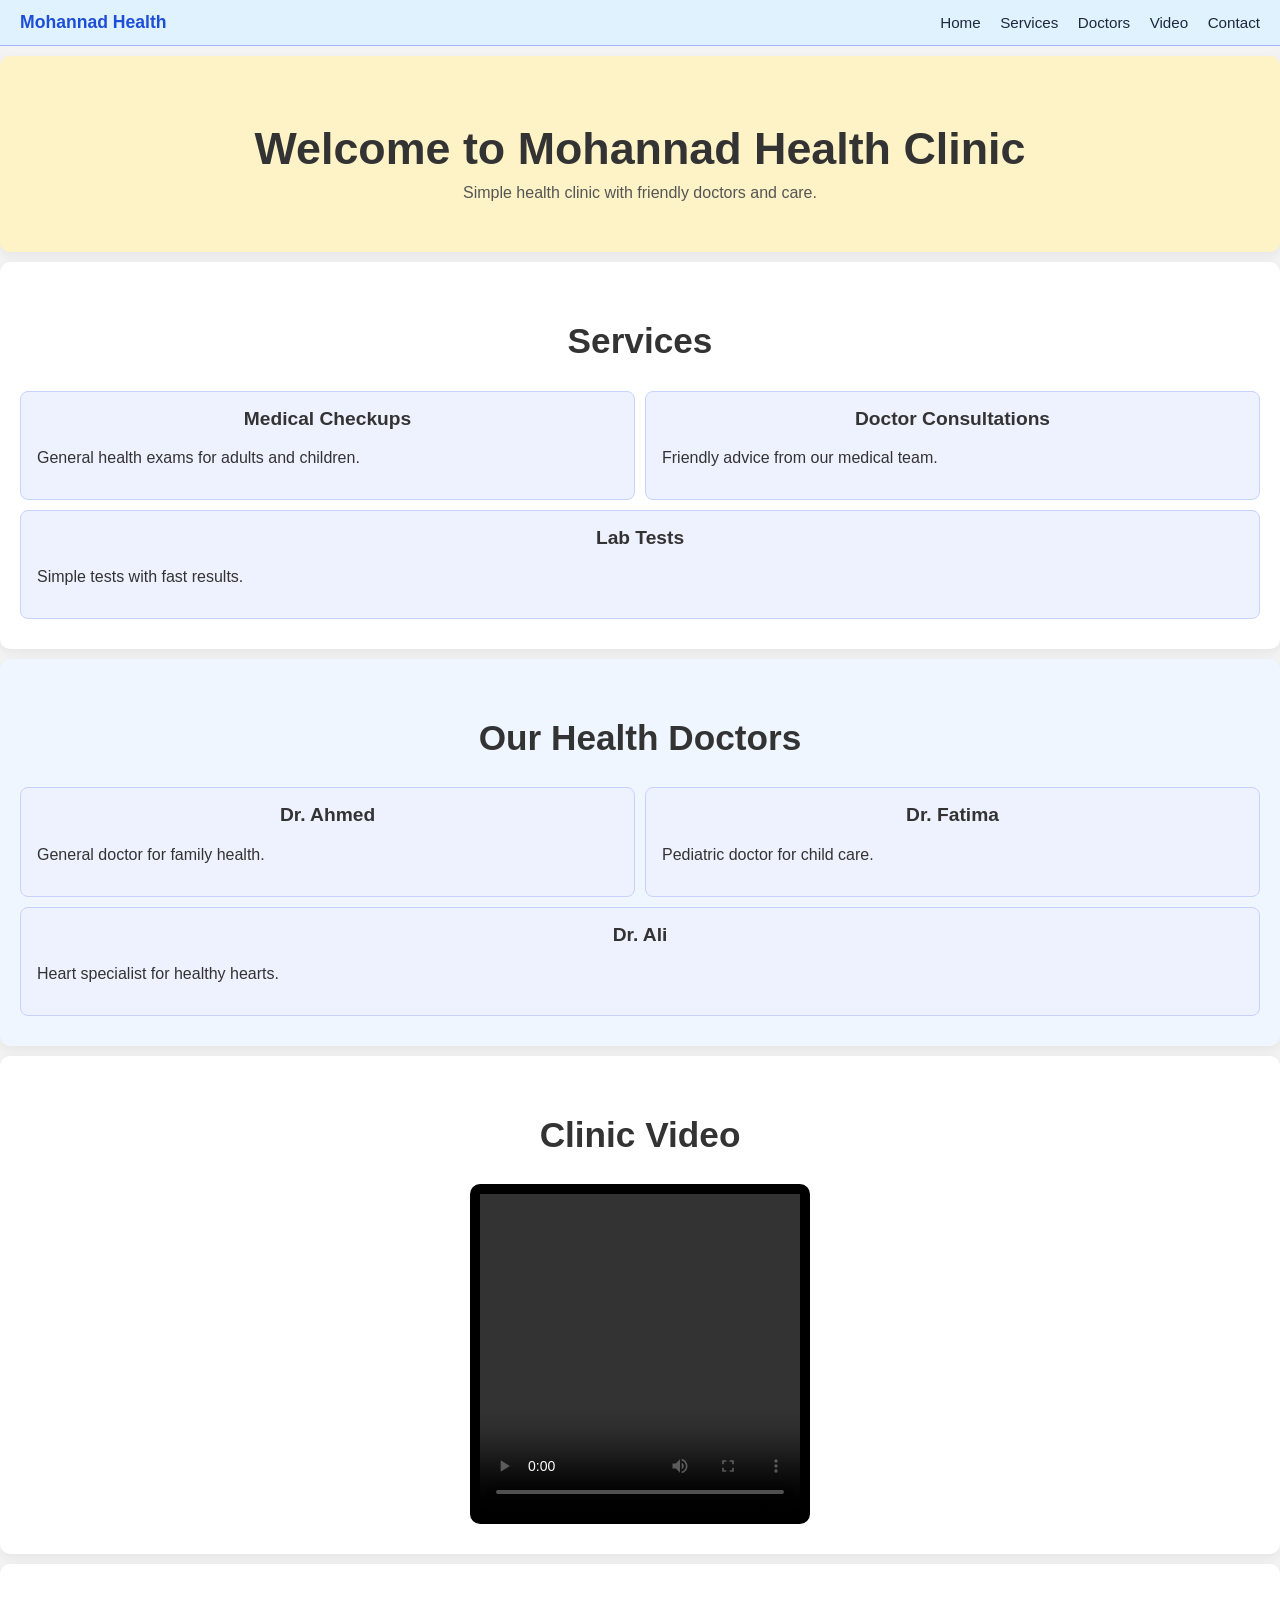
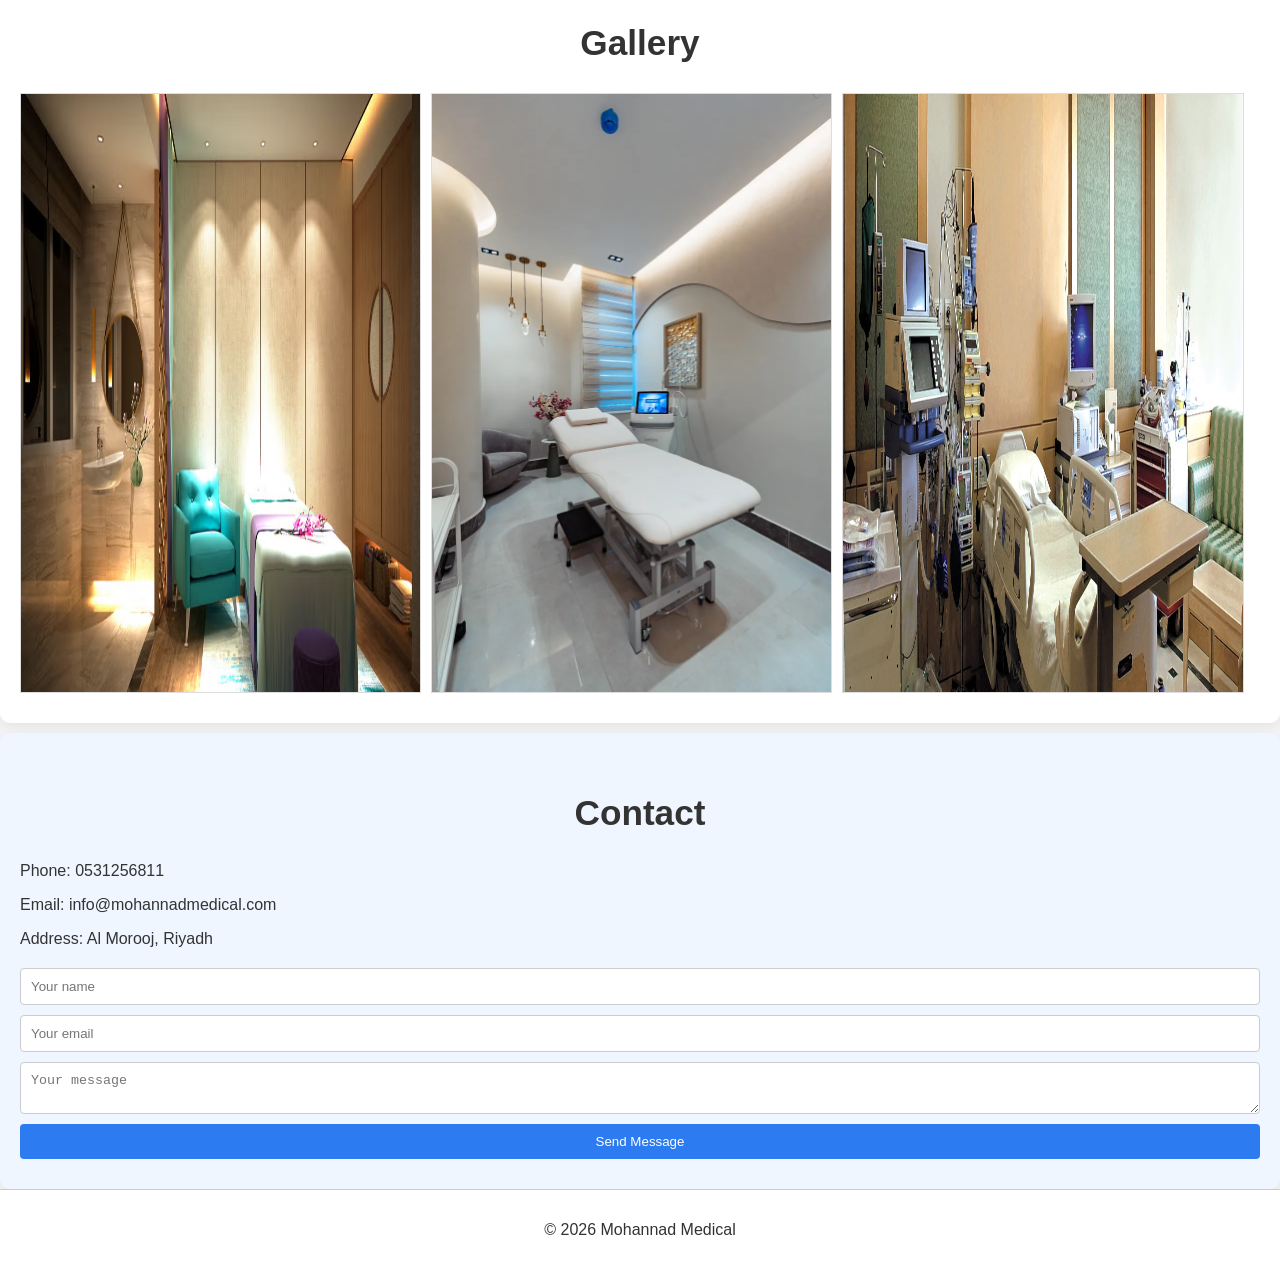
==== commit 487a3ebc: "Add files via upload" ====
--- a/medical/index.html
+++ b/medical/index.html
@@ -1,713 +1,116 @@
-﻿<!DOCTYPE html>
-<html lang="en">
-<head>
-    <meta charset="UTF-8">
-    <meta name="viewport" content="width=device-width, initial-scale=1.0">
-    <title>Mohannad Medical Clinic - Professional Healthcare Services</title>
-    <meta name="description" content="Mohannad Medical Clinic provides comprehensive medical services with experienced doctors and modern facilities">
-    <link rel="stylesheet" href="css/style.css">
-</head>
-<body>
-    <!-- Navigation -->
-    <header>
-        <nav>
-            <div class="logo">
-                <span>ðŸ¥</span>
-                <span>Mohannad Medical</span>
-            </div>
-            <ul class="nav-links">
-                <li><a href="#home">Home</a></li>
-                <li><a href="#services">Services</a></li>
-                <li><a href="#doctors">Doctors</a></li>
-                <li><a href="#video">Featured Video</a></li>
-                <li><a href="#testimonials">Reviews</a></li>
-                <li><a href="#appointment">Appointment</a></li>
-                <li><a href="#contact">Contact</a></li>
-            </ul>
-        </nav>
-    </header>
-
-    <!-- Hero Section -->
-    <section id="home" class="hero">
-        <div class="hero-content">
-            <h1>Welcome to Mohannad Medical Clinic</h1>
-            <p>Providing Comprehensive Healthcare Services with Advanced Technology and Experienced Medical Professionals</p>
-            <button class="cta-button" onclick="document.getElementById('appointment').scrollIntoView({behavior: 'smooth'})">
-                Book an Appointment
-            </button>
-            <button class="cta-button" onclick="document.getElementById('services').scrollIntoView({behavior: 'smooth'})">
-                Explore Services
-            </button>
-        </div>
-    </section>
-
-    <!-- Services Section -->
-    <section id="services">
-        <div class="container">
-            <h2>Our Medical Services</h2>
-            
-            <div class="card-grid">
-                <div class="card">
-                    <div style="font-size: 3rem; margin-bottom: 1rem;">ðŸ’‰</div>
-                    <h3>Routine Check-ups</h3>
-                    <p>Comprehensive medical examinations for early disease detection and preventive care</p>
-                </div>
-                
-                <div class="card">
-                    <div style="font-size: 3rem; margin-bottom: 1rem;">ðŸ©º</div>
-                    <h3>Medical Consultations</h3>
-                    <p>Expert consultations from highly experienced and qualified physicians</p>
-                </div>
-                
-                <div class="card">
-                    <div style="font-size: 3rem; margin-bottom: 1rem;">ðŸ¦·</div>
-                    <h3>Dental Care</h3>
-                    <p>Complete dental treatments using state-of-the-art equipment and techniques</p>
-                </div>
-                
-                <div class="card">
-                    <div style="font-size: 3rem; margin-bottom: 1rem;">ðŸ‘¶</div>
-                    <h3>Pediatrics</h3>
-                    <p>Specialized care for children and newborn health management</p>
-                </div>
-                
-                <div class="card">
-                    <div style="font-size: 3rem; margin-bottom: 1rem;">ðŸ§¬</div>
-                    <h3>Laboratory Services</h3>
-                    <p>Accurate and rapid testing using the latest laboratory equipment</p>
-                </div>
-                
-                <div class="card">
-                    <div style="font-size: 3rem; margin-bottom: 1rem;">ðŸ“‹</div>
-                    <h3>Radiological Services</h3>
-                    <p>Advanced and safe imaging for accurate disease diagnosis</p>
-                </div>
-            </div>
-
-            <div style="margin-top: 3rem;">
-                <h3 style="text-align: center; color: #667eea; margin-bottom: 2rem;">Advanced Facilities</h3>
-                
-                <div class="service-item">
-                    <h3>ðŸ¥ Modern Operating Rooms</h3>
-                    <p>Equipped with cutting-edge surgical instruments and modern technology for safe surgical procedures</p>
-                </div>
-                
-                <div class="service-item">
-                    <h3>ðŸ›ï¸ Intensive Care Unit</h3>
-                    <p>State-of-the-art ICU facility with advanced monitoring systems for critical care patients</p>
-                </div>
-                
-                <div class="service-item">
-                    <h3>ðŸ’Š Integrated Pharmacy</h3>
-                    <p>Comprehensive pharmacy stocking all medications and trusted treatment options</p>
-                </div>
-            </div>
-        </div>
-    </section>
-
-    <!-- Doctors Section -->
-    <section id="doctors" style="background-color: #f0f3ff;">
-        <div class="container">
-            <h2>Our Medical Team</h2>
-            
-            <div class="card-grid">
-                <div class="doctor-card">
-                    <div class="doctor-image">ðŸ‘¨â€âš•ï¸</div>
-                    <div class="doctor-info">
-                        <h3>Dr. Ahmed Mohammed</h3>
-                        <p class="specialization">Specialization: General Medicine</p>
-                        <p>15 years of experience in treating various medical conditions</p>
-                    </div>
-                </div>
-                
-                <div class="doctor-card">
-                    <div class="doctor-image">ðŸ‘©â€âš•ï¸</div>
-                    <div class="doctor-info">
-                        <h3>Dr. Fatima Ali</h3>
-                        <p class="specialization">Specialization: Pediatrics</p>
-                        <p>Expert in child care and newborn health management</p>
-                    </div>
-                </div>
-                
-                <div class="doctor-card">
-                    <div class="doctor-image">ðŸ‘¨â€âš•ï¸</div>
-                    <div class="doctor-info">
-                        <h3>Dr. Mohammad Hassan</h3>
-                        <p class="specialization">Specialization: Cardiology</p>
-                        <p>Cardiac specialist with 20 years of experience in diagnosis and treatment</p>
-                    </div>
-                </div>
-
-                <div class="doctor-card">
-                    <div class="doctor-image">ðŸ‘©â€âš•ï¸</div>
-                    <div class="doctor-info">
-                        <h3>Dr. Sarah Johnson</h3>
-                        <p class="specialization">Specialization: Orthopedics</p>
-                        <p>Specialized in bone and joint surgery with modern techniques</p>
-                    </div>
-                </div>
-
-                <div class="doctor-card">
-                    <div class="doctor-image">ðŸ‘¨â€âš•ï¸</div>
-                    <div class="doctor-info">
-                        <h3>Dr. Ali Ibrahim</h3>
-                        <p class="specialization">Specialization: Neurology</p>
-                        <p>Expert in neurological disorders and treatment management</p>
-                    </div>
-                </div>
-
-                <div class="doctor-card">
-                    <div class="doctor-image">ðŸ‘©â€âš•ï¸</div>
-                    <div class="doctor-info">
-                        <h3>Dr. Hana Khalid</h3>
-                        <p class="specialization">Specialization: Dermatology</p>
-                        <p>Specialized in skin care and dermatological treatments</p>
-                    </div>
-                </div>
-            </div>
-        </div>
-    </section>
-
-    <!-- Video Section -->
-    <section id="video">
-        <div class="container">
-            <h2>About Mohannad Medical Clinic</h2>
-            <p style="text-align: center; margin-bottom: 2rem; font-size: 1.1rem; color: #666;">
-                Watch our comprehensive tour of the clinic and learn about our advanced facilities and professional team
-            </p>
-            
-            <div style="max-width: 900px; margin: 0 auto; border-radius: 10px; overflow: hidden; box-shadow: 0 4px 15px rgba(0, 0, 0, 0.2);">
-                <video width="100%" height="auto" controls style="display: block;">
-                    <source src="assets/videos/clinic_tour.mp4" type="video/mp4">
-                    Your browser does not support the video tag.
-                </video>
-            </div>
-
-            <div style="background: white; padding: 2rem; border-radius: 10px; margin-top: 2rem; box-shadow: 0 4px 6px rgba(0, 0, 0, 0.1);">
-                <h3 style="color: #667eea; margin-bottom: 1rem;">Why Choose Mohannad Medical Clinic?</h3>
-                <ul style="list-style-position: inside; line-height: 2; color: #222;">
-                    <li>âœ“ Experienced and qualified medical professionals</li>
-                    <li>âœ“ State-of-the-art medical equipment and technology</li>
-                    <li>âœ“ Comfortable and modern facilities</li>
-                    <li>âœ“ Comprehensive healthcare services under one roof</li>
-                    <li>âœ“ Patient-centered approach and compassionate care</li>
-                    <li>âœ“ Affordable and transparent pricing</li>
-                    <li>âœ“ 24/7 emergency services available</li>
-                </ul>
-            </div>
-        </div>
-    </section>
-
-    <!-- Media Gallery Section -->
-    <section id="gallery">
-        <div class="container">
-            <h2>Clinic Gallery</h2>
-            
-            <div class="gallery">
-                <div class="gallery-item">
-                    <img src="clinic-5.webp" alt="Clinic Image 1">
-                </div>
-                
-                <div class="gallery-item">
-                    <img src="therapy-center-34.avif" alt="Clinic Image 2">
-                </div>
-                
-                <div class="gallery-item">
-                    <img src="photo-1.webp" alt="Clinic Image 3">
-                </div>
-
-                <div class="gallery-item">
-                    <img src="Kingdom-Hospital_007-1920x740.jpg" alt="Clinic Image 4">
-                </div>
-
-                <div class="gallery-item">
-                    <img src="gettyimages-1245576612-612x612.jpg" alt="Clinic Image 5">
-                </div>
-
-                <div class="gallery-item">
-                    <img src="images.jpg" alt="Clinic Image 6">
-                </div>
-            </div>
-        </div>
-    </section>
-
-    <!-- Testimonials Section -->
-    <section id="testimonials">
-        <div class="container">
-            <h2>Patient Reviews</h2>
-            
-            <div style="max-width: 800px; margin: 0 auto;">
-                <div class="testimonial">
-                    <p>Excellent clinic with outstanding doctors. I felt very comfortable during my consultation and the entire staff was professional and caring. I highly recommend Mohannad Medical Clinic.</p>
-                    <div class="testimonial-author">â­â­â­â­â­ - Mohammad Ahmed</div>
-                </div>
-                
-                <div class="testimonial">
-                    <p>Great service and experienced physicians. The clinic is clean, modern and well-organized. Wonderful customer care from start to finish. I am very satisfied.</p>
-                    <div class="testimonial-author">â­â­â­â­â­ - Sarah Wilson</div>
-                </div>
-                
-                <div class="testimonial">
-                    <p>Outstanding healthcare experience! The medical team is highly qualified and the facilities are state-of-the-art. I would definitely return and recommend to others.</p>
-                    <div class="testimonial-author">â­â­â­â­â­ - Ali Abdullah</div>
-                </div>
-
-                <div class="testimonial">
-                    <p>Professional and caring staff. The doctors took time to explain everything clearly. The whole experience was smooth and efficient. Highly appreciated!</p>
-                    <div class="testimonial-author">â­â­â­â­â­ - Fatima Hassan</div>
-                </div>
-            </div>
-        </div>
-    </section>
-
-    <!-- Appointment Booking Section -->
-    <section id="appointment" style="background-color: #f0f3ff;">
-        <div class="container">
-            <h2>Book an Appointment</h2>
-            
-            <form class="contact-form" id="appointmentForm">
-                <div class="form-group">
-                    <label for="name">Full Name *</label>
-                    <input type="text" id="name" name="name" required placeholder="Enter your full name">
-                </div>
-                
-                <div class="form-group">
-                    <label for="email">Email Address *</label>
-                    <input type="email" id="email" name="email" required placeholder="your@email.com">
-                </div>
-                
-                <div class="form-group">
-                    <label for="phone">Phone Number *</label>
-                    <input type="tel" id="phone" name="phone" required placeholder="Your phone number">
-                </div>
-
-                <div class="form-group">
-                    <label for="doctor">Preferred Doctor *</label>
-                    <select id="doctor" name="doctor" required style="width: 100%; padding: 10px; border: 1px solid #ddd; border-radius: 5px; font-size: 1rem;">
-                        <option value="">Select a doctor</option>
-                        <option value="Dr. Ahmed Mohammed">Dr. Ahmed Mohammed - General Medicine</option>
-                        <option value="Dr. Fatima Ali">Dr. Fatima Ali - Pediatrics</option>
-                        <option value="Dr. Mohammad Hassan">Dr. Mohammad Hassan - Cardiology</option>
-                        <option value="Dr. Sarah Johnson">Dr. Sarah Johnson - Orthopedics</option>
-                        <option value="Dr. Ali Ibrahim">Dr. Ali Ibrahim - Neurology</option>
-                        <option value="Dr. Hana Khalid">Dr. Hana Khalid - Dermatology</option>
-                    </select>
-                </div>
-                
-                <div class="form-group">
-                    <label for="message">Description of your condition *</label>
-                    <textarea id="message" name="message" required placeholder="Please describe your health condition and symptoms"></textarea>
-                </div>
-                
-                <button type="submit" class="submit-btn">Book Appointment</button>
-            </form>
-        </div>
-    </section>
-
-    <!-- Contact Section -->
-    <section id="contact">
-        <div class="container">
-            <h2>Contact Us</h2>
-            
-            <div class="card-grid">
-                <div class="card">
-                    <div style="font-size: 2rem; margin-bottom: 1rem;">ðŸ“</div>
-                    <h3>Location</h3>
-                    <p>Al-Moruj District<br>Riyadh, Kingdom of Saudi Arabia<br>Zip Code: 12345</p>
-                </div>
-                
-                <div class="card">
-                    <div style="font-size: 2rem; margin-bottom: 1rem;">ðŸ“ž</div>
-                    <h3>Phone Numbers</h3>
-                    <p>Emergency: <strong>+966 50 000 0000</strong><br>Inquiries: <strong>+966 11 000 0001</strong><br>Appointment: <strong>+966 50 111 1111</strong><br>Direct: <strong>0531256811</strong></p>
-                </div>
-                
-                <div class="card">
-                    <div style="font-size: 2rem; margin-bottom: 1rem;">ðŸ“§</div>
-                    <h3>Email</h3>
-                    <p>info@mohannadmedical.com<br>support@mohannadmedical.com<br>emergency@mohannadmedical.com</p>
-                </div>
-
-                <div class="card">
-                    <div style="font-size: 2rem; margin-bottom: 1rem;">ðŸ•</div>
-                    <h3>Working Hours</h3>
-                    <p>Saturday - Thursday: 8:00 AM - 10:00 PM<br>Friday: 4:00 PM - 10:00 PM<br>Emergency: 24/7 Available</p>
-                </div>
-            </div>
-
-            <form class="contact-form" id="contactForm" style="margin-top: 2rem;">
-                <h3 style="color: #667eea; margin-bottom: 1.5rem; text-align: center;">Send us a Message</h3>
-                
-                <div class="form-group">
-                    <label for="contact-name">Name *</label>
-                    <input type="text" id="contact-name" name="name" required>
-                </div>
-                
-                <div class="form-group">
-                    <label for="contact-email">Email Address *</label>
-                    <input type="email" id="contact-email" name="email" required>
-                </div>
-                
-                <div class="form-group">
-                    <label for="subject">Subject *</label>
-                    <input type="text" id="subject" name="subject" required>
-                </div>
-                
-                <div class="form-group">
-                    <label for="contact-message">Message *</label>
-                    <textarea id="contact-message" name="message" required></textarea>
-                </div>
-                
-                <button type="submit" class="submit-btn">Send Message</button>
-            </form>
-        </div>
-    </section>
-
-    <!-- Footer -->
-    <footer>
-        <p>&copy; 2026 Mohannad Medical Clinic. All Rights Reserved.</p>
-        <p>Providing Comprehensive Healthcare Services with Professional Medical Team and Modern Facilities</p>
-        <p>Located in Al-Moruj District, Riyadh | Follow us on Social Media</p>
-    </footer>
-
-    <script src="js/script.js"></script>
-</body>
-</html>
-
-
-    <!-- Services Section -->
-    <section id="services">
-        <div class="container">
-            <h2>Our Medical Services</h2>
-            
-            <div class="card-grid">
-                <div class="card">
-                    <div style="font-size: 3rem; margin-bottom: 1rem;">ðŸ’‰</div>
-                    <h3>Routine Check-ups</h3>
-                    <p>Comprehensive medical examinations for early disease detection and preventive care</p>
-                </div>
-                
-                <div class="card">
-                    <div style="font-size: 3rem; margin-bottom: 1rem;">ðŸ©º</div>
-                    <h3>Medical Consultations</h3>
-                    <p>Expert consultations from highly experienced and qualified physicians</p>
-                </div>
-                
-                <div class="card">
-                    <div style="font-size: 3rem; margin-bottom: 1rem;">ðŸ¦·</div>
-                    <h3>Dental Care</h3>
-                    <p>Complete dental treatments using state-of-the-art equipment and techniques</p>
-                </div>
-                
-                <div class="card">
-                    <div style="font-size: 3rem; margin-bottom: 1rem;">ðŸ‘¶</div>
-                    <h3>Pediatrics</h3>
-                    <p>Specialized care for children and newborn health management</p>
-                </div>
-                
-                <div class="card">
-                    <div style="font-size: 3rem; margin-bottom: 1rem;">ðŸ§¬</div>
-                    <h3>Laboratory Services</h3>
-                    <p>Accurate and rapid testing using the latest laboratory equipment</p>
-                </div>
-                
-                <div class="card">
-                    <div style="font-size: 3rem; margin-bottom: 1rem;">ðŸ“‹</div>
-                    <h3>Radiological Services</h3>
-                    <p>Advanced and safe imaging for accurate disease diagnosis</p>
-                </div>
-            </div>
-
-            <div style="margin-top: 3rem;">
-                <h3 style="text-align: center; color: #667eea; margin-bottom: 2rem;">Advanced Facilities</h3>
-                
-                <div class="service-item">
-                    <h3>ðŸ¥ Modern Operating Rooms</h3>
-                    <p>Equipped with cutting-edge surgical instruments and modern technology for safe surgical procedures</p>
-                </div>
-                
-                <div class="service-item">
-                    <h3>ðŸ›ï¸ Intensive Care Unit</h3>
-                    <p>State-of-the-art ICU facility with advanced monitoring systems for critical care patients</p>
-                </div>
-                
-                <div class="service-item">
-                    <h3>ðŸ’Š Integrated Pharmacy</h3>
-                    <p>Comprehensive pharmacy stocking all medications and trusted treatment options</p>
-                </div>
-            </div>
-        </div>
-    </section>
-
-    <!-- Doctors Section -->
-    <section id="doctors" style="background-color: #f0f3ff;">
-        <div class="container">
-            <h2>Our Medical Team</h2>
-            
-            <div class="card-grid">
-                <div class="doctor-card">
-                    <div class="doctor-image">ðŸ‘¨â€âš•ï¸</div>
-                    <div class="doctor-info">
-                        <h3>Dr. Ahmed Mohammed</h3>
-                        <p class="specialization">Specialization: General Medicine</p>
-                        <p>15 years of experience in treating various medical conditions</p>
-                    </div>
-                </div>
-                
-                <div class="doctor-card">
-                    <div class="doctor-image">ðŸ‘©â€âš•ï¸</div>
-                    <div class="doctor-info">
-                        <h3>Dr. Fatima Ali</h3>
-                        <p class="specialization">Specialization: Pediatrics</p>
-                        <p>Expert in child care and newborn health management</p>
-                    </div>
-                </div>
-                
-                <div class="doctor-card">
-                    <div class="doctor-image">ðŸ‘¨â€âš•ï¸</div>
-                    <div class="doctor-info">
-                        <h3>Dr. Mohammad Hassan</h3>
-                        <p class="specialization">Specialization: Cardiology</p>
-                        <p>Cardiac specialist with 20 years of experience in diagnosis and treatment</p>
-                    </div>
-                </div>
-
-                <div class="doctor-card">
-                    <div class="doctor-image">ðŸ‘©â€âš•ï¸</div>
-                    <div class="doctor-info">
-                        <h3>Dr. Sarah Johnson</h3>
-                        <p class="specialization">Specialization: Orthopedics</p>
-                        <p>Specialized in bone and joint surgery with modern techniques</p>
-                    </div>
-                </div>
-
-                <div class="doctor-card">
-                    <div class="doctor-image">ðŸ‘¨â€âš•ï¸</div>
-                    <div class="doctor-info">
-                        <h3>Dr. Ali Ibrahim</h3>
-                        <p class="specialization">Specialization: Neurology</p>
-                        <p>Expert in neurological disorders and treatment management</p>
-                    </div>
-                </div>
-
-                <div class="doctor-card">
-                    <div class="doctor-image">ðŸ‘©â€âš•ï¸</div>
-                    <div class="doctor-info">
-                        <h3>Dr. Hana Khalid</h3>
-                        <p class="specialization">Specialization: Dermatology</p>
-                        <p>Specialized in skin care and dermatological treatments</p>
-                    </div>
-                </div>
-            </div>
-        </div>
-    </section>
-
-    <!-- Video Section -->
-    <section id="video">
-        <div class="container">
-            <h2>About Mohannad Medical Clinic</h2>
-            <p style="text-align: center; margin-bottom: 2rem; font-size: 1.1rem; color: #666;">
-                Watch our comprehensive tour of the clinic and learn about our advanced facilities and professional team
-            </p>
-            
-            <div style="max-width: 900px; margin: 0 auto; border-radius: 10px; overflow: hidden; box-shadow: 0 4px 15px rgba(0, 0, 0, 0.2);">
-                <video width="100%" height="auto" controls style="display: block;">
-                    <source src="assets/videos/clinic_tour.mp4" type="video/mp4">
-                    Your browser does not support the video tag.
-                </video>
-            </div>
-
-            <div style="background: white; padding: 2rem; border-radius: 10px; margin-top: 2rem; box-shadow: 0 4px 6px rgba(0, 0, 0, 0.1);">
-                <h3 style="color: #667eea; margin-bottom: 1rem;">Why Choose Mohannad Medical Clinic?</h3>
-                <ul style="list-style-position: inside; line-height: 2; color: #222;">
-                    <li>âœ“ Experienced and qualified medical professionals</li>
-                    <li>âœ“ State-of-the-art medical equipment and technology</li>
-                    <li>âœ“ Comfortable and modern facilities</li>
-                    <li>âœ“ Comprehensive healthcare services under one roof</li>
-                    <li>âœ“ Patient-centered approach and compassionate care</li>
-                    <li>âœ“ Affordable and transparent pricing</li>
-                    <li>âœ“ 24/7 emergency services available</li>
-                </ul>
-            </div>
-        </div>
-    </section>
-
-    <!-- Media Gallery Section -->
-    <section id="gallery">
-        <div class="container">
-            <h2>Clinic Gallery</h2>
-            
-            <div class="gallery">
-                <div class="gallery-item">
-                    <img src="clinic-5.webp" alt="Clinic Image 1">
-                </div>
-                
-                <div class="gallery-item">
-                    <img src="therapy-center-34.avif" alt="Clinic Image 2">
-                </div>
-                
-                <div class="gallery-item">
-                    <img src="photo-1.webp" alt="Clinic Image 3">
-                </div>
-
-                <div class="gallery-item">
-                    <img src="Kingdom-Hospital_007-1920x740.jpg" alt="Clinic Image 4">
-                </div>
-
-                <div class="gallery-item">
-                    <img src="gettyimages-1245576612-612x612.jpg" alt="Clinic Image 5">
-                </div>
-
-                <div class="gallery-item">
-                    <img src="images.jpg" alt="Clinic Image 6">
-                </div>
-            </div>
-        </div>
-    </section>
-
-    <!-- Testimonials Section -->
-    <section id="testimonials">
-        <div class="container">
-            <h2>Patient Reviews</h2>
-            
-            <div style="max-width: 800px; margin: 0 auto;">
-                <div class="testimonial">
-                    <p>Excellent clinic with outstanding doctors. I felt very comfortable during my consultation and the entire staff was professional and caring. I highly recommend Mohannad Medical Clinic.</p>
-                    <div class="testimonial-author">â­â­â­â­â­ - Mohammad Ahmed</div>
-                </div>
-                
-                <div class="testimonial">
-                    <p>Great service and experienced physicians. The clinic is clean, modern and well-organized. Wonderful customer care from start to finish. I am very satisfied.</p>
-                    <div class="testimonial-author">â­â­â­â­â­ - Sarah Wilson</div>
-                </div>
-                
-                <div class="testimonial">
-                    <p>Outstanding healthcare experience! The medical team is highly qualified and the facilities are state-of-the-art. I would definitely return and recommend to others.</p>
-                    <div class="testimonial-author">â­â­â­â­â­ - Ali Abdullah</div>
-                </div>
-
-                <div class="testimonial">
-                    <p>Professional and caring staff. The doctors took time to explain everything clearly. The whole experience was smooth and efficient. Highly appreciated!</p>
-                    <div class="testimonial-author">â­â­â­â­â­ - Fatima Hassan</div>
-                </div>
-            </div>
-        </div>
-    </section>
-
-    <!-- Appointment Booking Section -->
-    <section id="appointment" style="background-color: #f0f3ff;">
-        <div class="container">
-            <h2>Book an Appointment</h2>
-            
-            <form class="contact-form" id="appointmentForm">
-                <div class="form-group">
-                    <label for="name">Full Name *</label>
-                    <input type="text" id="name" name="name" required placeholder="Enter your full name">
-                </div>
-                
-                <div class="form-group">
-                    <label for="email">Email Address *</label>
-                    <input type="email" id="email" name="email" required placeholder="your@email.com">
-                </div>
-                
-                <div class="form-group">
-                    <label for="phone">Phone Number *</label>
-                    <input type="tel" id="phone" name="phone" required placeholder="Your phone number">
-                </div>
-
-                <div class="form-group">
-                    <label for="doctor">Preferred Doctor *</label>
-                    <select id="doctor" name="doctor" required style="width: 100%; padding: 10px; border: 1px solid #ddd; border-radius: 5px; font-size: 1rem;">
-                        <option value="">Select a doctor</option>
-                        <option value="Dr. Ahmed Mohammed">Dr. Ahmed Mohammed - General Medicine</option>
-                        <option value="Dr. Fatima Ali">Dr. Fatima Ali - Pediatrics</option>
-                        <option value="Dr. Mohammad Hassan">Dr. Mohammad Hassan - Cardiology</option>
-                        <option value="Dr. Sarah Johnson">Dr. Sarah Johnson - Orthopedics</option>
-                        <option value="Dr. Ali Ibrahim">Dr. Ali Ibrahim - Neurology</option>
-                        <option value="Dr. Hana Khalid">Dr. Hana Khalid - Dermatology</option>
-                    </select>
-                </div>
-                
-                <div class="form-group">
-                    <label for="message">Description of your condition *</label>
-                    <textarea id="message" name="message" required placeholder="Please describe your health condition and symptoms"></textarea>
-                </div>
-                
-                <button type="submit" class="submit-btn">Book Appointment</button>
-            </form>
-        </div>
-    </section>
-
-    <!-- Contact Section -->
-    <section id="contact">
-        <div class="container">
-            <h2>Contact Us</h2>
-            
-            <div class="card-grid">
-                <div class="card">
-                    <div style="font-size: 2rem; margin-bottom: 1rem;">ðŸ“</div>
-                    <h3>Location</h3>
-                    <p>Al-Moruj District<br>Riyadh, Kingdom of Saudi Arabia<br>Zip Code: 12345</p>
-                </div>
-                
-                <div class="card">
-                    <div style="font-size: 2rem; margin-bottom: 1rem;">ðŸ“ž</div>
-                    <h3>Phone Numbers</h3>
-                    <p>Emergency: <strong>+966 50 000 0000</strong><br>Inquiries: <strong>+966 11 000 0001</strong><br>Appointment: <strong>+966 50 111 1111</strong><br>Direct: <strong>0531256811</strong></p>
-                </div>
-                
-                <div class="card">
-                    <div style="font-size: 2rem; margin-bottom: 1rem;">ðŸ“§</div>
-                    <h3>Email</h3>
-                    <p>info@mohannadmedical.com<br>support@mohannadmedical.com<br>emergency@mohannadmedical.com</p>
-                </div>
-
-                <div class="card">
-                    <div style="font-size: 2rem; margin-bottom: 1rem;">ðŸ•</div>
-                    <h3>Working Hours</h3>
-                    <p>Saturday - Thursday: 8:00 AM - 10:00 PM<br>Friday: 4:00 PM - 10:00 PM<br>Emergency: 24/7 Available</p>
-                </div>
-            </div>
-
-            <form class="contact-form" id="contactForm" style="margin-top: 2rem;">
-                <h3 style="color: #667eea; margin-bottom: 1.5rem; text-align: center;">Send us a Message</h3>
-                
-                <div class="form-group">
-                    <label for="contact-name">Name *</label>
-                    <input type="text" id="contact-name" name="name" required>
-                </div>
-                
-                <div class="form-group">
-                    <label for="contact-email">Email Address *</label>
-                    <input type="email" id="contact-email" name="email" required>
-                </div>
-                
-                <div class="form-group">
-                    <label for="subject">Subject *</label>
-                    <input type="text" id="subject" name="subject" required>
-                </div>
-                
-                <div class="form-group">
-                    <label for="contact-message">Message *</label>
-                    <textarea id="contact-message" name="message" required></textarea>
-                </div>
-                
-                <button type="submit" class="submit-btn">Send Message</button>
-            </form>
-        </div>
-    </section>
-
-    <!-- Footer -->
-    <footer>
-        <p>&copy; 2026 Mohannad Medical Clinic. All Rights Reserved.</p>
-        <p>Providing Comprehensive Healthcare Services with Professional Medical Team and Modern Facilities</p>
-        <p>Located in Al-Moruj District, Riyadh | Follow us on Social Media</p>
-    </footer>
-
-    <script src="js/script.js"></script>
-</body>
-</html>
-
-
-
-
+﻿<!DOCTYPE html>
+<html lang="en">
+<head>
+  <meta charset="UTF-8">
+  <meta name="viewport" content="width=device-width, initial-scale=1.0">
+    <title>Mohannad Health Clinic</title>
+    <link rel="stylesheet" href="css/style.css">
+  </head>
+  <body>
+    <header>
+      <div class="nav">
+        <span class="logo">Mohannad Health</span>
+        <nav>
+          <a href="#home">Home</a>
+          <a href="#services">Services</a>
+          <a href="doctors.html">Doctors</a>
+          <a href="#video">Video</a>
+          <a href="#contact">Contact</a>
+        </nav>
+      </div>
+    </header>
+
+    <section id="home" class="section hero">
+      <div class="container">
+        <h1>Welcome to Mohannad Health Clinic</h1>
+        <p>Simple health clinic with friendly doctors and care.</p>
+      </div>
+    </section>
+
+  <section id="services" class="section">
+    <div class="container">
+      <h2>Services</h2>
+      <div class="card-row">
+        <div class="card">
+          <h3>Medical Checkups</h3>
+          <p>General health exams for adults and children.</p>
+        </div>
+        <div class="card">
+          <h3>Doctor Consultations</h3>
+          <p>Friendly advice from our medical team.</p>
+        </div>
+        <div class="card">
+          <h3>Lab Tests</h3>
+          <p>Simple tests with fast results.</p>
+        </div>
+      </div>
+    </div>
+  </section>
+
+  <section id="team" class="section light">
+    <div class="container">
+      <h2>Our Health Doctors</h2>
+      <div class="card-row">
+        <div class="card">
+          <h3>Dr. Ahmed</h3>
+          <p>General doctor for family health.</p>
+        </div>
+        <div class="card">
+          <h3>Dr. Fatima</h3>
+          <p>Pediatric doctor for child care.</p>
+        </div>
+        <div class="card">
+          <h3>Dr. Ali</h3>
+          <p>Heart specialist for healthy hearts.</p>
+        </div>
+      </div>
+    </div>
+  </section>
+
+  <section id="video" class="section">
+    <div class="container">
+      <h2>Clinic Video</h2>
+      <div class="video-card">
+        <video controls>
+          <source src="assets/videos/clinic_tour.mp4" type="video/mp4">
+          Your browser does not support video.
+        </video>
+      </div>
+    </div>
+  </section>
+
+  <section id="gallery" class="section">
+    <div class="container">
+      <h2>Gallery</h2>
+      <div class="gallery">
+        <img src="therapy-center-34.avif" alt="Clinic image">
+        <img src="photo-1.webp" alt="Medical image">
+        <img src="Kingdom-Hospital_007-1920x740.jpg" alt="Clinic building">
+      </div>
+    </div>
+  </section>
+
+  <section id="contact" class="section light">
+    <div class="container">
+      <h2>Contact</h2>
+      <p>Phone: 0531256811</p>
+      <p>Email: info@mohannadmedical.com</p>
+      <p>Address: Al Morooj, Riyadh</p>
+      <form id="contactForm" class="contact-form">
+        <input type="text" id="name" placeholder="Your name" required>
+        <input type="email" id="email" placeholder="Your email" required>
+        <textarea id="message" placeholder="Your message" required></textarea>
+        <button type="submit">Send Message</button>
+      </form>
+    </div>
+  </section>
+
+  <footer>
+    <div class="container footer-inner">
+      <p>© 2026 Mohannad Medical</p>
+    </div>
+  </footer>
+
+  <script src="js/script.js"></script>
+</body>
+</html>
--- a/medical/css/style.css
+++ b/medical/css/style.css
@@ -1,441 +1,184 @@
-/* ===== Global Styles ===== */
-* {
-    margin: 0;
-    padding: 0;
-    box-sizing: border-box;
-}
-
-body {
-    font-family: 'Segoe UI', Tahoma, Geneva, Verdana, sans-serif;
-    line-height: 1.6;
-    color: #e2e8f0;
-    background-color: #0b1120;
-}
-
-html {
-    scroll-behavior: smooth;
-}
-
-/* ===== Header & Navigation ===== */
-header {
-    background: linear-gradient(135deg, #667eea 0%, #764ba2 100%);
-    color: white;
-    padding: 1rem 0;
-    position: sticky;
-    top: 0;
-    z-index: 100;
-    box-shadow: 0 2px 10px rgba(0, 0, 0, 0.1);
-}
-
-nav {
-    max-width: 1200px;
-    margin: 0 auto;
-    display: flex;
-    justify-content: space-between;
-    align-items: center;
-    padding: 0 20px;
-}
-
-.logo {
-    font-size: 1.8rem;
-    font-weight: bold;
-    display: flex;
-    align-items: center;
-    gap: 10px;
-}
-
-.nav-links {
-    display: flex;
-    list-style: none;
-    gap: 2rem;
-}
-
-.nav-links a {
-    color: white;
-    text-decoration: none;
-    transition: opacity 0.3s ease;
-    font-weight: 500;
-}
-
-.nav-links a:hover {
-    opacity: 0.8;
-    text-decoration: underline;
-}
-
-/* ===== Hero Section ===== */
-.hero {
-    background: linear-gradient(135deg, #667eea 0%, #764ba2 100%);
-    color: white;
-    padding: 80px 20px;
-    text-align: center;
-    min-height: 500px;
-    display: flex;
-    align-items: center;
-    justify-content: center;
-}
-
-.hero-content {
-    max-width: 1200px;
-}
-
-.hero h1 {
-    font-size: 3.5rem;
-    margin-bottom: 1rem;
-    animation: slideInDown 0.8s ease;
-}
-
-.hero p {
-    font-size: 1.3rem;
-    margin-bottom: 2rem;
-    opacity: 0.95;
-}
-
-.cta-button {
-    display: inline-block;
-    background-color: #fff;
-    color: #667eea;
-    padding: 12px 30px;
-    border-radius: 50px;
-    text-decoration: none;
-    font-weight: bold;
-    transition: transform 0.3s, box-shadow 0.3s;
-    margin: 0 10px;
-    cursor: pointer;
-    border: none;
-    font-size: 1rem;
-}
-
-.cta-button:hover {
-    transform: translateY(-3px);
-    box-shadow: 0 10px 20px rgba(0, 0, 0, 0.2);
-}
-
-/* ===== Main Container ===== */
-.container {
-    max-width: 1200px;
-    margin: 0 auto;
-    padding: 0 20px;
-}
-
-/* ===== Sections ===== */
-section {
-    padding: 60px 20px;
-}
-
-section h2 {
-    font-size: 2.5rem;
-    color: #c7d2fe;
-    margin-bottom: 2rem;
-    text-align: center;
-}
-
-section p {
-    color: #cbd5e1;
-    margin-bottom: 1rem;
-}
-
-/* ===== Card Grid ===== */
-.card-grid {
-    display: grid;
-    grid-template-columns: repeat(auto-fit, minmax(300px, 1fr));
-    gap: 2rem;
-    margin-top: 2rem;
-}
-
-.card {
-    background: #111827;
-    border-radius: 10px;
-    padding: 2rem;
-    box-shadow: 0 10px 30px rgba(0, 0, 0, 0.35);
-    transition: transform 0.3s, box-shadow 0.3s;
-    text-align: center;
-}
-
-.card:hover {
-    transform: translateY(-10px);
-    box-shadow: 0 14px 35px rgba(0, 0, 0, 0.45);
-}
-
-.card img {
-    width: 80px;
-    height: 80px;
-    margin-bottom: 1rem;
-    border-radius: 50%;
-}
-
-.card h3 {
-    color: #c7d2fe;
-    margin-bottom: 1rem;
-}
-
-/* ===== Doctor Cards ===== */
-.doctor-card {
-    background: #111827;
-    border-radius: 10px;
-    overflow: hidden;
-    box-shadow: 0 10px 30px rgba(0, 0, 0, 0.35);
-    transition: transform 0.3s;
-}
-
-.doctor-card:hover {
-    transform: scale(1.05);
-}
-
-.doctor-image {
-    width: 100%;
-    height: 250px;
-    background: linear-gradient(135deg, #667eea 0%, #764ba2 100%);
-    display: flex;
-    align-items: center;
-    justify-content: center;
-    font-size: 3rem;
-    color: white;
-}
-
-.doctor-info {
-    padding: 1.5rem;
-}
-
-.doctor-info h3 {
-    color: #667eea;
-    margin-bottom: 0.5rem;
-}
-
-.doctor-info p {
-    color: #999;
-    font-size: 0.9rem;
-}
-
-.specialization {
-    color: #764ba2;
-    font-weight: bold;
-    margin: 0.5rem 0;
-}
-
-/* ===== Services Section ===== */
-.services {
-    background-color: #0f172a;
-}
-
-.service-item {
-    background: #111827;
-    padding: 2rem;
-    border-radius: 10px;
-    margin-bottom: 2rem;
-    border-left: 5px solid #a5b4fc;
-}
-
-.service-item h3 {
-    color: #a5b4fc;
-    margin-bottom: 1rem;
-}
-
-/* ===== Testimonials ===== */
-.testimonial {
-    background: #111827;
-    padding: 2rem;
-    border-radius: 10px;
-    margin-bottom: 2rem;
-    border-top: 4px solid #a5b4fc;
-    position: relative;
-}
-
-.testimonial::before {
-    content: '"';
-    font-size: 4rem;
-    color: #a5b4fc;
-    position: absolute;
-    top: -10px;
-    left: 20px;
-    opacity: 0.3;
-}
-
-.testimonial p {
-    font-style: italic;
-    margin-bottom: 1rem;
-    color: #cbd5e1;
-}
-
-.testimonial-author {
-    font-weight: bold;
-    color: #c7d2fe;
-}
-
-/* ===== Contact Form ===== */
-.contact-form {
-    max-width: 600px;
-    margin: 2rem auto;
-    background: #111827;
-    padding: 2rem;
-    border-radius: 10px;
-    box-shadow: 0 10px 30px rgba(0, 0, 0, 0.35);
-}
-
-.form-group {
-    margin-bottom: 1.5rem;
-}
-
-label {
-    display: block;
-    margin-bottom: 0.5rem;
-    color: #c7d2fe;
-    font-weight: bold;
-}
-
-input, textarea {
-    width: 100%;
-    padding: 10px;
-    border: 1px solid #334155;
-    border-radius: 5px;
-    font-size: 1rem;
-    font-family: inherit;
-    transition: border-color 0.3s;
-    background: #0f172a;
-    color: #e2e8f0;
-}
-
-input:focus, textarea:focus {
-    outline: none;
-    border-color: #a5b4fc;
-    box-shadow: 0 0 8px rgba(165, 180, 252, 0.35);
-}
-
-textarea {
-    resize: vertical;
-    min-height: 150px;
-}
-
-.submit-btn {
-    width: 100%;
-    padding: 12px;
-    background: linear-gradient(135deg, #667eea 0%, #764ba2 100%);
-    color: white;
-    border: none;
-    border-radius: 5px;
-    font-size: 1.1rem;
-    font-weight: bold;
-    cursor: pointer;
-    transition: opacity 0.3s;
-}
-
-.submit-btn:hover {
-    opacity: 0.9;
-}
-
-/* ===== Footer ===== */
-footer {
-    background: #333;
-    color: white;
-    text-align: center;
-    padding: 2rem;
-    margin-top: 3rem;
-}
-
-footer p {
-    color: #ccc;
-    margin-bottom: 0.5rem;
-}
-
-/* ===== Media Gallery ===== */
-.gallery {
-    display: grid;
-    grid-template-columns: repeat(auto-fit, minmax(170px, 1fr));
-    gap: 1rem;
-    margin-top: 2rem;
-}
-
-.gallery-item {
-    position: relative;
-    border-radius: 10px;
-    overflow: hidden;
-    box-shadow: 0 4px 6px rgba(0, 0, 0, 0.1);
-    aspect-ratio: 1 / 1;
-    max-width: 260px;
-}
-
-.gallery-item img,
-.gallery-item video {
-    width: 100%;
-    height: 100%;
-    object-fit: cover;
-    transition: transform 0.3s;
-}
-
-.gallery-item:hover img,
-.gallery-item:hover video {
-    transform: scale(1.05);
-}
-
-/* ===== Animations ===== */
-@keyframes slideInDown {
-    from {
-        opacity: 0;
-        transform: translateY(-30px);
-    }
-    to {
-        opacity: 1;
-        transform: translateY(0);
-    }
-}
-
-@keyframes fadeIn {
-    from {
-        opacity: 0;
-    }
-    to {
-        opacity: 1;
-    }
-}
-
-/* ===== Responsive Design ===== */
-@media (max-width: 768px) {
-    .nav-links {
-        gap: 1rem;
-        font-size: 0.9rem;
-    }
-
-    .hero h1 {
-        font-size: 2rem;
-    }
-
-    .hero p {
-        font-size: 1rem;
-    }
-
-    section h2 {
-        font-size: 2rem;
-    }
-
-    .card-grid {
-        grid-template-columns: 1fr;
-    }
-
-    .gallery {
-        grid-template-columns: 1fr;
-    }
-
-    .testimonial::before {
-        font-size: 2rem;
-    }
-}
-
-/* ===== Utility Classes ===== */
-.text-center {
-    text-align: center;
-}
-
-.mt-3 {
-    margin-top: 3rem;
-}
-
-.mb-3 {
-    margin-bottom: 3rem;
-}
-
-.hidden {
-    display: none;
-}
-
-.visible {
-    display: block;
-}
+﻿body {
+  font-family: Arial, sans-serif;
+  margin: 0;
+  padding: 0;
+  background: #f3f3f3;
+  color: #333;
+}
+
+h1,
+h2,
+h3 {
+  text-align: center;
+}
+
+h1 {
+  font-size: 2.8rem;
+}
+
+h2 {
+  font-size: 2.2rem;
+}
+
+h3 {
+  font-size: 1.2rem;
+}
+
+header {
+  background: #e0f2fe;
+  border-bottom: 1px solid #a5b4fc;
+  padding: 12px 20px;
+}
+
+.nav {
+  display: flex;
+  justify-content: space-between;
+  align-items: center;
+}
+
+.logo {
+  font-weight: bold;
+  font-size: 1.1rem;
+  color: #1d4ed8;
+}
+
+nav a {
+  margin-left: 15px;
+  text-decoration: none;
+  color: #1e293b;
+  font-size: 0.95rem;
+}
+
+nav a:hover {
+  text-decoration: underline;
+}
+
+.section {
+  padding: 30px 20px;
+  background: #ffffff;
+  margin-top: 10px;
+  border-radius: 10px;
+  box-shadow: 0 4px 12px rgba(15, 23, 42, 0.06);
+}
+
+.hero {
+  background: #fef3c7;
+  text-align: center;
+}
+
+.hero h1 {
+  margin-bottom: 10px;
+}
+
+.hero p {
+  max-width: 600px;
+  margin: 0 auto 20px;
+  color: #555;
+}
+
+.hero-image {
+  width: 100%;
+  max-width: 600px;
+  display: block;
+  margin: 0 auto;
+  border: 1px solid #ddd;
+}
+
+.card-row {
+  display: flex;
+  gap: 10px;
+  flex-wrap: wrap;
+}
+
+.card {
+  background: #eef2ff;
+  border: 1px solid #c7d2fe;
+  padding: 16px;
+  flex: 1 1 calc(33% - 20px);
+  min-width: 200px;
+  border-radius: 8px;
+}
+
+.card h3 {
+  margin-top: 0;
+}
+
+.light {
+  background: #eff6ff;
+}
+
+.video-card {
+  background: #000;
+  padding: 10px;
+  width: 320px;
+  height: 320px;
+  margin: 0 auto;
+  border-radius: 10px;
+  overflow: hidden;
+}
+
+video {
+  width: 100%;
+  height: 100%;
+  object-fit: cover;
+  display: block;
+}
+
+.gallery {
+  display: flex;
+  flex-wrap: wrap;
+  gap: 10px;
+}
+
+.gallery img {
+  width: 100%;
+  max-width: calc(33% - 10px);
+  display: block;
+  border: 1px solid #ddd;
+}
+
+.contact-form {
+  margin-top: 20px;
+  display: grid;
+  gap: 10px;
+}
+
+.contact-form input,
+.contact-form textarea {
+  padding: 10px;
+  border: 1px solid #ccc;
+  border-radius: 4px;
+  width: 100%;
+  box-sizing: border-box;
+}
+
+.contact-form button {
+  padding: 10px;
+  border: none;
+  background: #2d7bf0;
+  color: white;
+  cursor: pointer;
+  border-radius: 4px;
+}
+
+.contact-form button:hover {
+  background: #1a5ad4;
+}
+
+footer {
+  background: #ffffff;
+  padding: 15px 20px;
+  text-align: center;
+  border-top: 1px solid #ccc;
+}
+
+@media (max-width: 800px) {
+  .card-row,
+  .gallery {
+    flex-direction: column;
+  }
+
+  .gallery img {
+    max-width: 100%;
+  }
+}
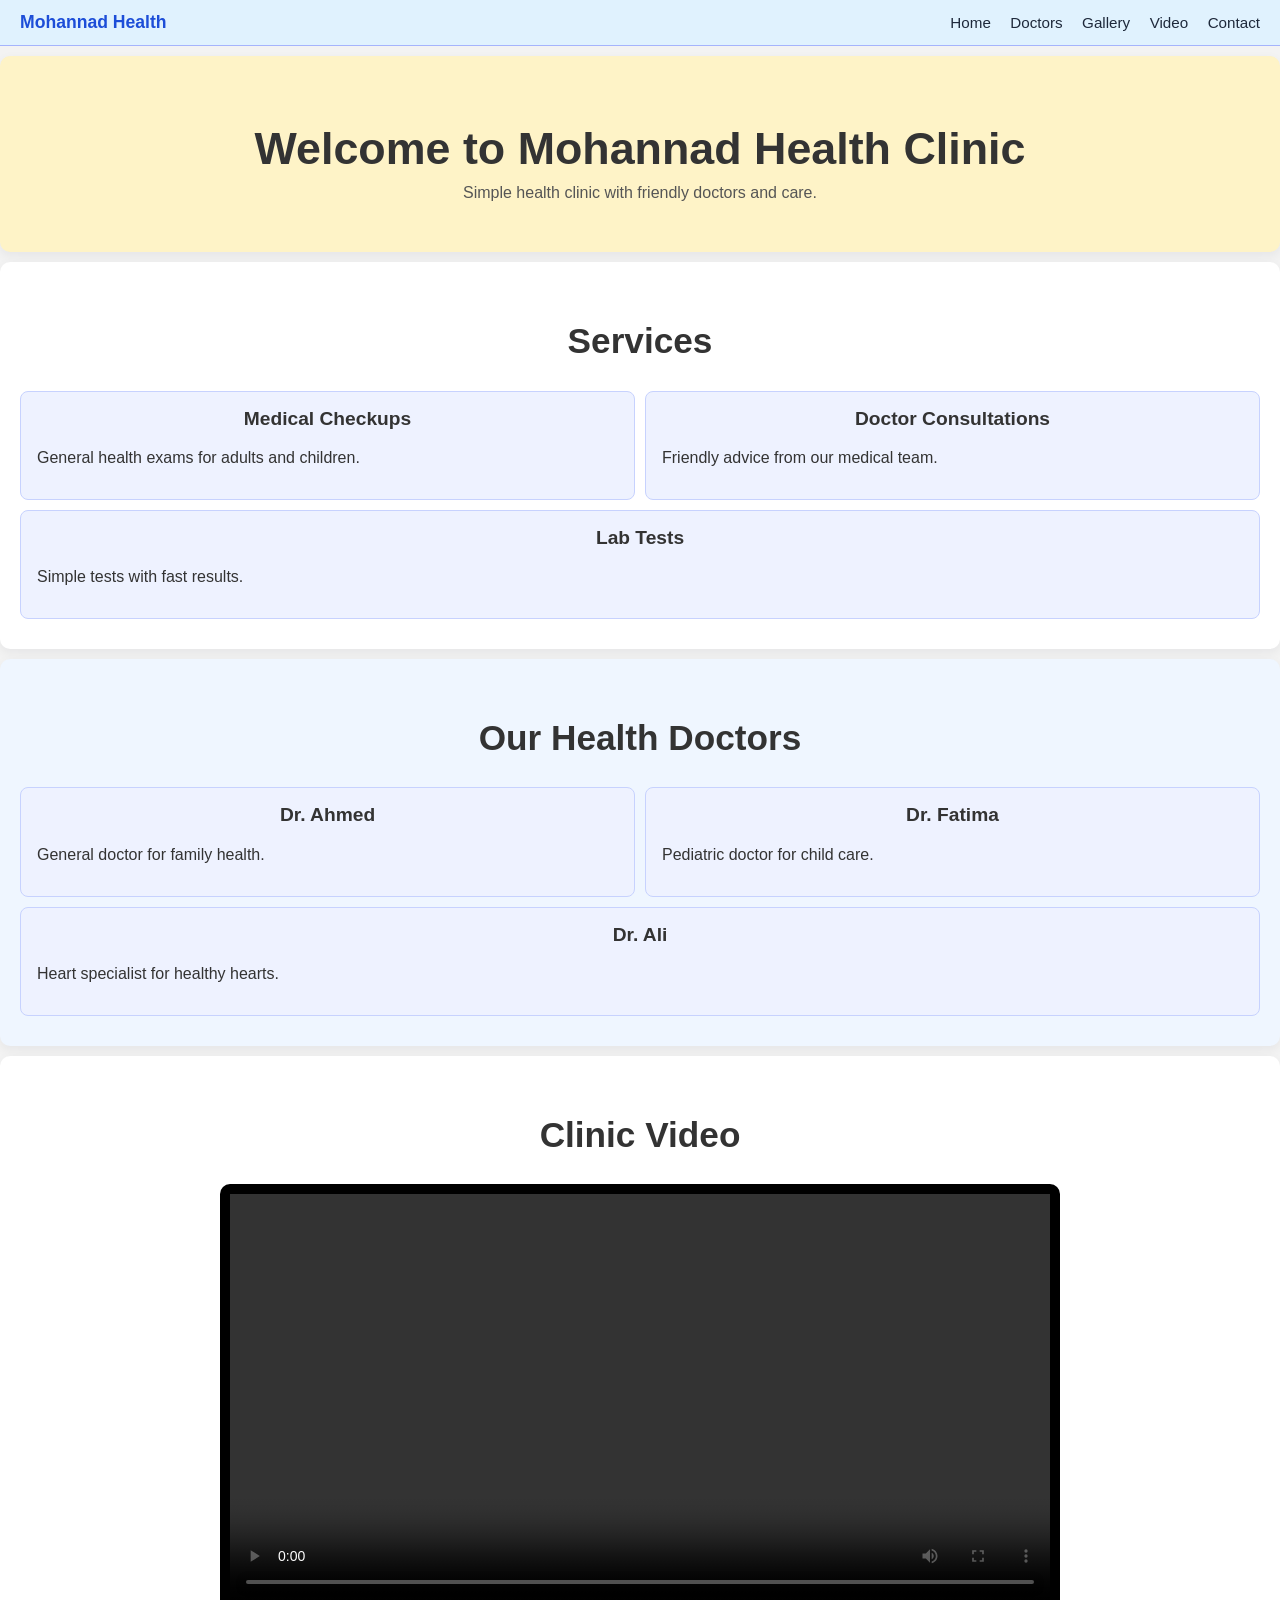
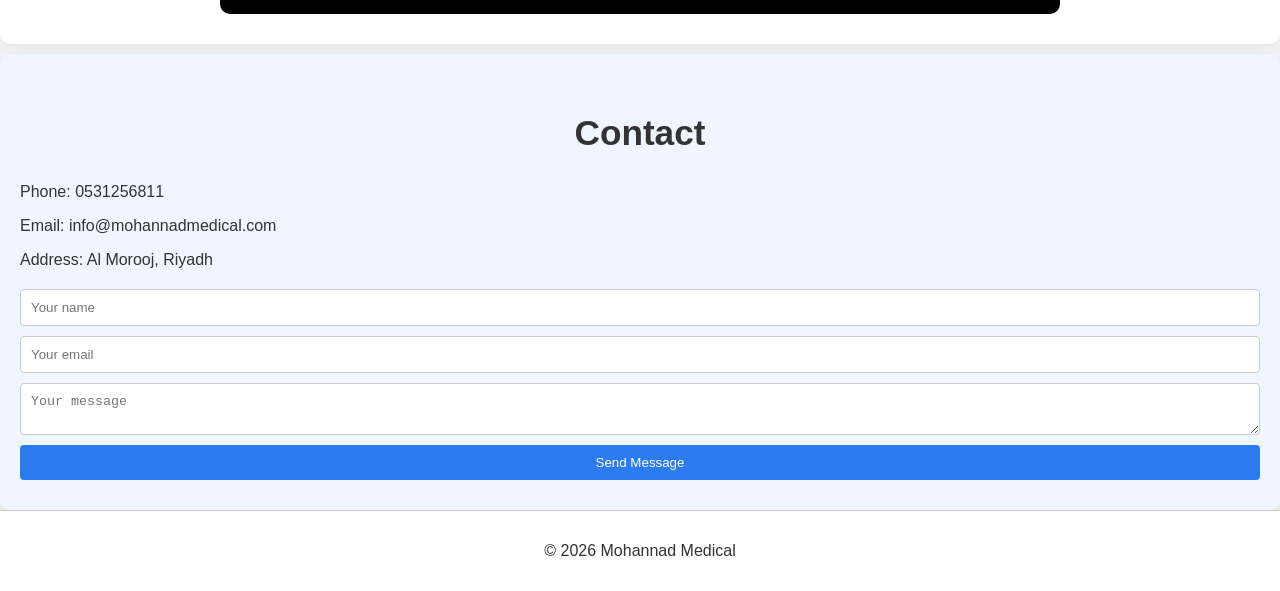
==== commit ab842da3: "Add files via upload" ====
--- a/medical/index.html
+++ b/medical/index.html
@@ -11,11 +11,11 @@
       <div class="nav">
         <span class="logo">Mohannad Health</span>
         <nav>
-          <a href="#home">Home</a>
-          <a href="#services">Services</a>
+          <a href="index.html">Home</a>
           <a href="doctors.html">Doctors</a>
-          <a href="#video">Video</a>
-          <a href="#contact">Contact</a>
+          <a href="gallery.html">Gallery</a>
+          <a href="video.html">Video</a>
+          <a href="contact.html">Contact</a>
         </nav>
       </div>
     </header>
@@ -79,17 +79,6 @@
     </div>
   </section>
 
-  <section id="gallery" class="section">
-    <div class="container">
-      <h2>Gallery</h2>
-      <div class="gallery">
-        <img src="therapy-center-34.avif" alt="Clinic image">
-        <img src="photo-1.webp" alt="Medical image">
-        <img src="Kingdom-Hospital_007-1920x740.jpg" alt="Clinic building">
-      </div>
-    </div>
-  </section>
-
   <section id="contact" class="section light">
     <div class="container">
       <h2>Contact</h2>
--- a/medical/css/style.css
+++ b/medical/css/style.css
@@ -110,8 +110,8 @@
 .video-card {
   background: #000;
   padding: 10px;
-  width: 320px;
-  height: 320px;
+  width: 100%;
+  max-width: 820px;
   margin: 0 auto;
   border-radius: 10px;
   overflow: hidden;
@@ -119,8 +119,8 @@
 
 video {
   width: 100%;
-  height: 100%;
-  object-fit: cover;
+  height: auto;
+  object-fit: contain;
   display: block;
 }
 
